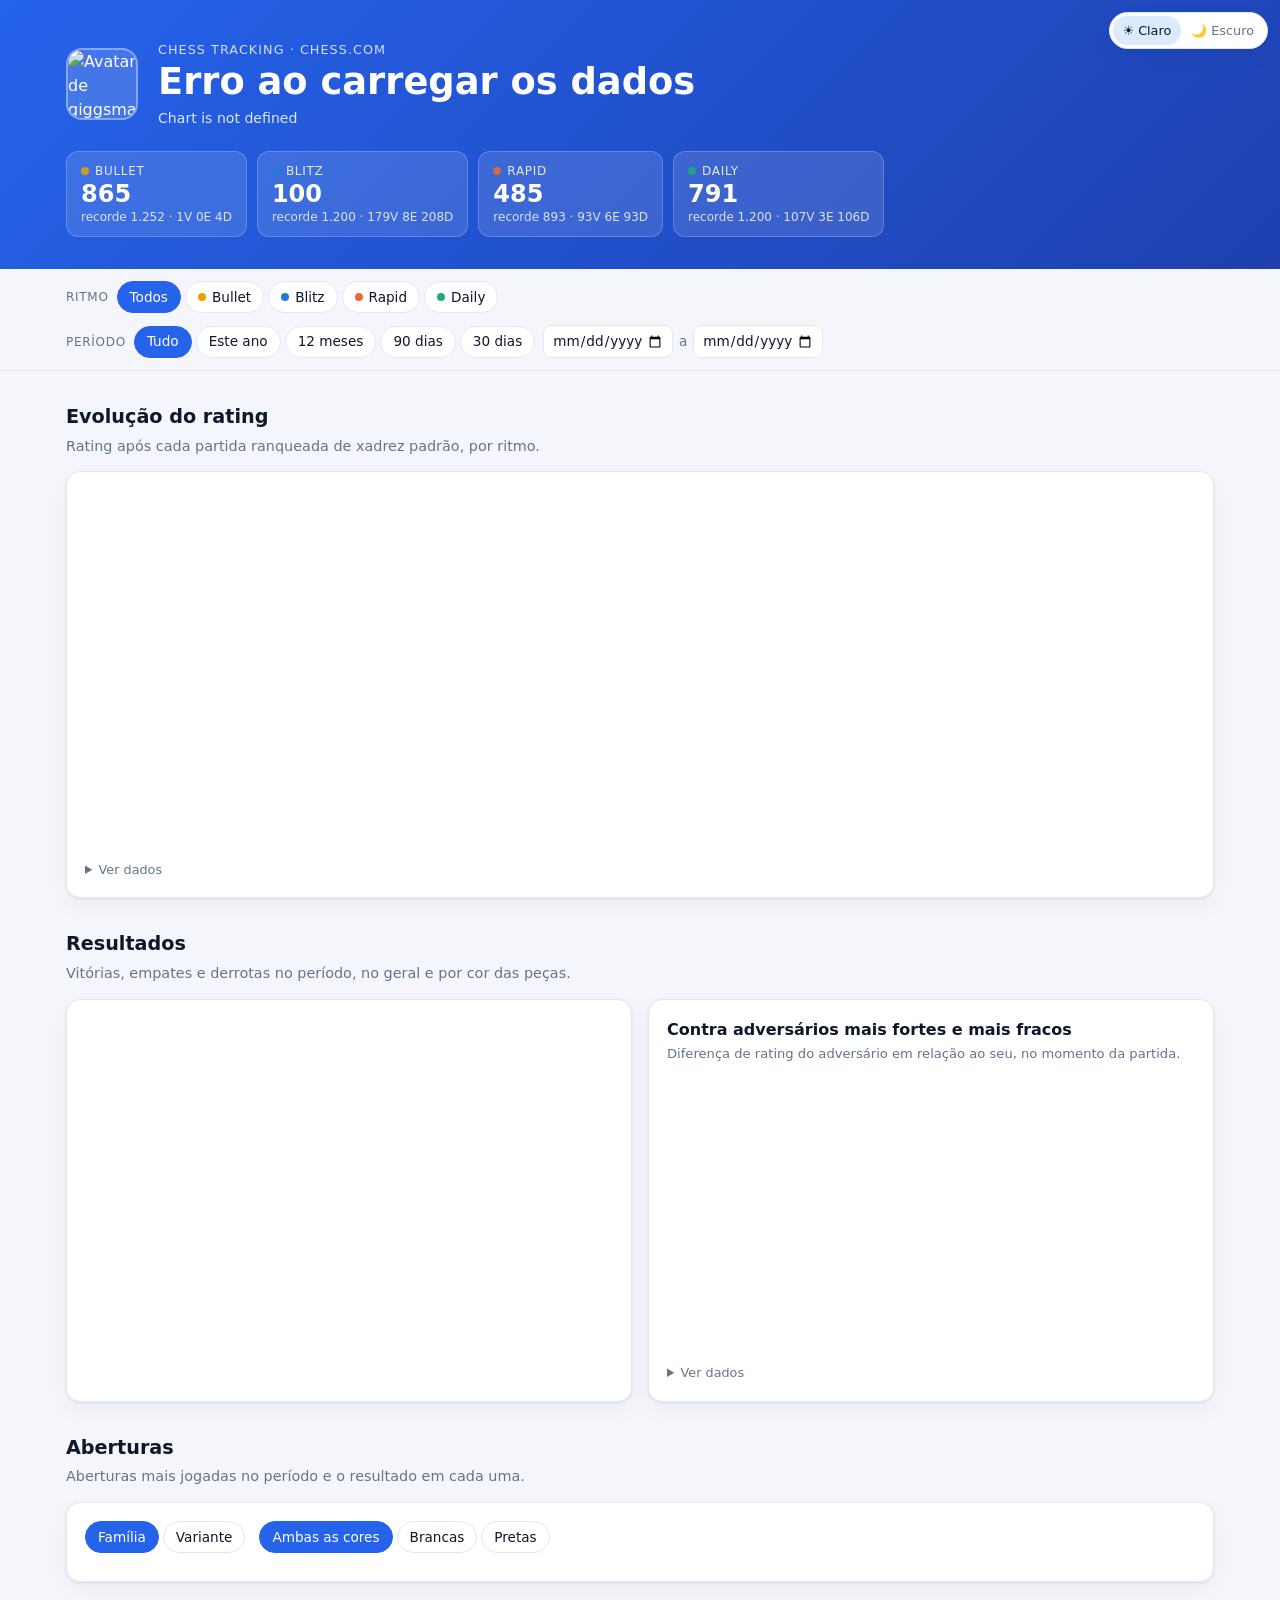
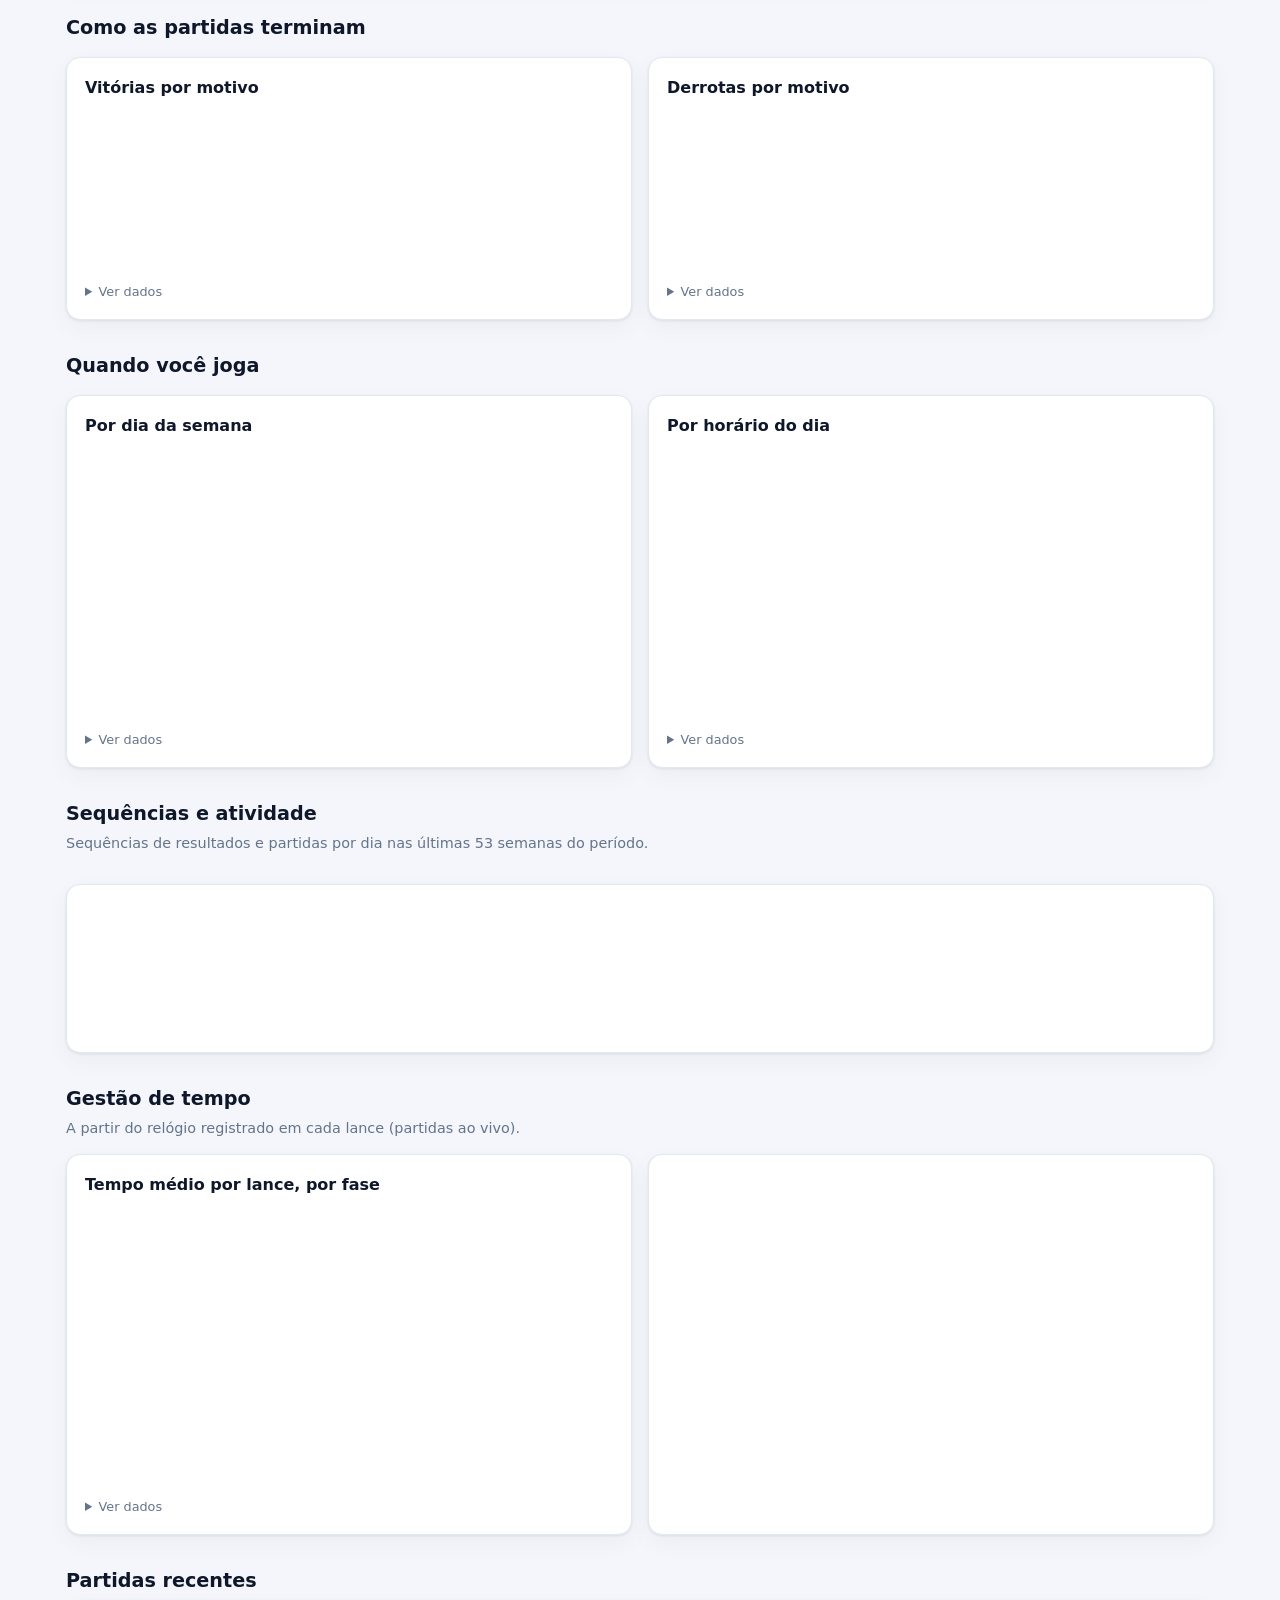
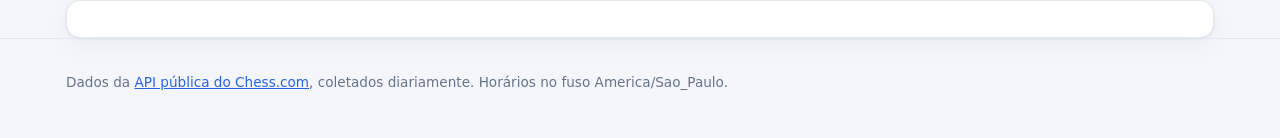
==== docs/index.html @ 4f94b20e "Estrutura inicial: coleta, tratamento, publicacao, pagina e workflow diario Co-Authored-By: Claude O" ====
<!DOCTYPE html>
<html lang="pt-BR">
<head>
  <meta charset="UTF-8" />
  <meta name="viewport" content="width=device-width, initial-scale=1.0" />
  <title>Chess Tracking — gfvdata-web</title>
  <meta name="description" content="Histórico e estatísticas de partidas no Chess.com, atualizado diariamente." />
  <link rel="stylesheet" href="css/estilo.css" />
  <script>try{var t=localStorage.getItem("tema");if(t==="dark"||t==="light")document.documentElement.setAttribute("data-theme",t);}catch(e){}</script>
  <script data-goatcounter="https://gfvdata.goatcounter.com/count" async src="//gc.zgo.at/count.js"></script>
</head>
<body>
  <div class="tema-switch" id="tema-switch" role="group" aria-label="Tema da página">
    <button type="button" class="tema-switch__btn" data-tema="light" aria-pressed="false">
      <span aria-hidden="true">☀️</span><span class="tema-switch__label">Claro</span>
    </button>
    <button type="button" class="tema-switch__btn" data-tema="dark" aria-pressed="false">
      <span aria-hidden="true">🌙</span><span class="tema-switch__label">Escuro</span>
    </button>
  </div>

  <header class="cabecalho">
    <div class="conteiner">
      <div class="cabecalho__linha">
        <img class="avatar" id="avatar" alt="" hidden />
        <div>
          <p class="sobrelinha">Chess Tracking · Chess.com</p>
          <h1><a id="nome-usuario" href="#" target="_blank" rel="noopener">Carregando…</a></h1>
          <p class="meta-info" id="meta-gerado"></p>
        </div>
      </div>
      <div class="ratings" id="ratings"></div>
    </div>
  </header>

  <nav class="filtros" aria-label="Filtros">
    <div class="conteiner filtros__linha">
      <div class="filtro">
        <span class="filtro__rotulo">Ritmo</span>
        <div class="chips" id="filtro-ritmo"></div>
      </div>
      <div class="filtro">
        <span class="filtro__rotulo">Período</span>
        <div class="chips" id="filtro-periodo"></div>
        <div class="datas">
          <input type="date" id="data-de" aria-label="Data inicial" />
          <span>a</span>
          <input type="date" id="data-ate" aria-label="Data final" />
        </div>
      </div>
      <span class="resumo-filtro" id="resumo-filtro"></span>
    </div>
  </nav>

  <main class="conteiner">
    <section class="kpis" id="kpis" aria-label="Resumo"></section>

    <section class="secao">
      <h2 class="titulo-secao">Evolução do rating</h2>
      <p class="descricao-secao">Rating após cada partida ranqueada de xadrez padrão, por ritmo.</p>
      <div class="card">
        <div class="area-grafico area-grafico--alta"><canvas id="g-rating"></canvas></div>
        <details class="dados" id="t-rating"><summary>Ver dados</summary></details>
      </div>
    </section>

    <section class="secao">
      <h2 class="titulo-secao">Resultados</h2>
      <p class="descricao-secao">Vitórias, empates e derrotas no período, no geral e por cor das peças.</p>
      <div class="grade">
        <div class="card" id="card-cor"></div>
        <div class="card">
          <h3>Contra adversários mais fortes e mais fracos</h3>
          <p class="nota">Diferença de rating do adversário em relação ao seu, no momento da partida.</p>
          <div class="area-grafico"><canvas id="g-forca"></canvas></div>
          <details class="dados" id="t-forca"><summary>Ver dados</summary></details>
        </div>
      </div>
    </section>

    <section class="secao">
      <h2 class="titulo-secao">Aberturas</h2>
      <p class="descricao-secao">Aberturas mais jogadas no período e o resultado em cada uma.</p>
      <div class="card">
        <div class="controles-card">
          <div class="chips" id="aberturas-nivel"></div>
          <div class="chips" id="aberturas-cor"></div>
        </div>
        <div class="tabela-wrap" id="tabela-aberturas"></div>
      </div>
    </section>

    <section class="secao">
      <h2 class="titulo-secao">Como as partidas terminam</h2>
      <p class="descricao-secao" id="desc-empates"></p>
      <div class="grade">
        <div class="card">
          <h3>Vitórias por motivo</h3>
          <div class="area-grafico area-grafico--baixa"><canvas id="g-fim-vit"></canvas></div>
          <details class="dados" id="t-fim-vit"><summary>Ver dados</summary></details>
        </div>
        <div class="card">
          <h3>Derrotas por motivo</h3>
          <div class="area-grafico area-grafico--baixa"><canvas id="g-fim-der"></canvas></div>
          <details class="dados" id="t-fim-der"><summary>Ver dados</summary></details>
        </div>
      </div>
    </section>

    <section class="secao">
      <h2 class="titulo-secao">Quando você joga</h2>
      <p class="descricao-secao" id="desc-quando"></p>
      <div class="grade">
        <div class="card">
          <h3>Por dia da semana</h3>
          <div class="area-grafico"><canvas id="g-dia"></canvas></div>
          <details class="dados" id="t-dia"><summary>Ver dados</summary></details>
        </div>
        <div class="card">
          <h3>Por horário do dia</h3>
          <div class="area-grafico"><canvas id="g-hora"></canvas></div>
          <details class="dados" id="t-hora"><summary>Ver dados</summary></details>
        </div>
      </div>
    </section>

    <section class="secao">
      <h2 class="titulo-secao">Sequências e atividade</h2>
      <p class="descricao-secao">Sequências de resultados e partidas por dia nas últimas 53 semanas do período.</p>
      <div class="kpis" id="sequencias"></div>
      <div class="card" style="margin-top:16px">
        <div class="heatmap-wrap"><div class="heatmap" id="heatmap"></div></div>
        <div class="heatmap-legenda" id="heatmap-legenda"></div>
      </div>
    </section>

    <section class="secao">
      <h2 class="titulo-secao">Gestão de tempo</h2>
      <p class="descricao-secao" id="desc-tempo">A partir do relógio registrado em cada lance (partidas ao vivo).</p>
      <div class="grade">
        <div class="card">
          <h3>Tempo médio por lance, por fase</h3>
          <p class="nota" id="nota-tempo"></p>
          <div class="area-grafico"><canvas id="g-tempo"></canvas></div>
          <details class="dados" id="t-tempo"><summary>Ver dados</summary></details>
        </div>
        <div class="card" id="card-apuro"></div>
      </div>
    </section>

    <section class="secao">
      <h2 class="titulo-secao">Partidas recentes</h2>
      <div class="card">
        <div class="tabela-wrap" id="tabela-recentes"></div>
        <button type="button" class="botao" id="mais-recentes" hidden>Mostrar mais</button>
      </div>
    </section>
  </main>

  <footer class="rodape">
    <div class="conteiner">
      <p>Dados da <a href="https://www.chess.com/news/view/published-data-api" target="_blank" rel="noopener">API pública do Chess.com</a>,
        coletados diariamente. Horários no fuso <span id="fuso"></span>.</p>
    </div>
  </footer>

  <div class="dica" id="dica" role="tooltip"></div>

  <script src="https://cdn.jsdelivr.net/npm/chart.js@4.4.3/dist/chart.umd.min.js"></script>
  <script src="js/app.js"></script>
</body>
</html>
---- docs/css/estilo.css ----
/* ===== Chess Tracking — gfvdata-web =====
   Mesma família visual dos painéis gfvdata-web (tokens, cabeçalho, switch de tema).
   Cores de série validadas (dataviz/validate_palette) contra --superficie nos dois modos. */
:root {
  --bg: #f4f6fb;
  --superficie: #ffffff;
  --superficie-2: #f1f5f9;
  --borda: #e2e8f0;
  --texto: #0f172a;
  --texto-suave: #64748b;
  --acento: #2563eb;
  --acento-suave: #dbeafe;
  --sombra: 0 1px 3px rgba(15, 23, 42, .08), 0 8px 24px rgba(15, 23, 42, .04);
  --raio: 14px;
  --cabecalho-de: #2563eb;
  --cabecalho-para: #1e40af;

  /* Resultado (significado fixo: bom / neutro / ruim) — sempre com rótulo */
  --vitoria: #059669;
  --empate: #94a3b8;
  --derrota: #dc2626;

  /* Ritmos — identidade, ordem fixa */
  --blitz: #2a78d6;
  --rapid: #eb6834;
  --daily: #1baf7a;
  --bullet: #eda100;

  /* Heatmap — rampa sequencial azul (0 = superfície) */
  --heat-0: #eef2f7;
  --heat-1: #b7d3f6;
  --heat-2: #6da7ec;
  --heat-3: #2a78d6;
  --heat-4: #1c5cab;
  --heat-5: #0d366b;
}

@media (prefers-color-scheme: dark) {
  :root:not([data-theme="light"]) {
    --bg: #0b1120;
    --superficie: #131c31;
    --superficie-2: #1a2540;
    --borda: #24304a;
    --texto: #e8edf7;
    --texto-suave: #93a1bd;
    --acento: #60a5fa;
    --acento-suave: #1e3a5f;
    --sombra: 0 1px 3px rgba(0, 0, 0, .3), 0 8px 24px rgba(0, 0, 0, .25);
    --cabecalho-de: #16213a;
    --cabecalho-para: #0b1120;
    --vitoria: #10b981;
    --empate: #64748b;
    --derrota: #ef4444;
    --blitz: #3987e5;
    --rapid: #d95926;
    --daily: #199e70;
    --bullet: #c98500;
    --heat-0: #1a2540;
    --heat-1: #184f95;
    --heat-2: #256abf;
    --heat-3: #3987e5;
    --heat-4: #6da7ec;
    --heat-5: #b7d3f6;
  }
}

:root[data-theme="dark"] {
  --bg: #0b1120;
  --superficie: #131c31;
  --superficie-2: #1a2540;
  --borda: #24304a;
  --texto: #e8edf7;
  --texto-suave: #93a1bd;
  --acento: #60a5fa;
  --acento-suave: #1e3a5f;
  --sombra: 0 1px 3px rgba(0, 0, 0, .3), 0 8px 24px rgba(0, 0, 0, .25);
  --cabecalho-de: #16213a;
  --cabecalho-para: #0b1120;
  --vitoria: #10b981;
  --empate: #64748b;
  --derrota: #ef4444;
  --blitz: #3987e5;
  --rapid: #d95926;
  --daily: #199e70;
  --bullet: #c98500;
  --heat-0: #1a2540;
  --heat-1: #184f95;
  --heat-2: #256abf;
  --heat-3: #3987e5;
  --heat-4: #6da7ec;
  --heat-5: #b7d3f6;
}

* { box-sizing: border-box; }

body {
  margin: 0;
  font-family: system-ui, -apple-system, "Segoe UI", Roboto, Helvetica, Arial, sans-serif;
  background: var(--bg);
  color: var(--texto);
  line-height: 1.5;
}

a { color: var(--acento); }

.conteiner { width: 100%; max-width: 1180px; margin: 0 auto; padding: 0 16px; }

/* ---------- Cabeçalho ---------- */
.cabecalho {
  background: linear-gradient(135deg, var(--cabecalho-de), var(--cabecalho-para));
  color: #fff;
  padding: 40px 0 32px;
}
.cabecalho__linha { display: flex; gap: 20px; align-items: center; flex-wrap: wrap; }
.avatar {
  width: 72px; height: 72px; border-radius: 16px; object-fit: cover;
  border: 2px solid rgba(255, 255, 255, .35); background: rgba(255, 255, 255, .15);
}
.sobrelinha { margin: 0; font-size: .8rem; letter-spacing: .08em; text-transform: uppercase; opacity: .8; }
.cabecalho h1 { margin: 2px 0 4px; font-size: clamp(1.6rem, 4vw, 2.3rem); line-height: 1.15; }
.cabecalho h1 a { color: inherit; text-decoration: none; }
.cabecalho h1 a:hover { text-decoration: underline; }
.meta-info { margin: 0; font-size: .88rem; opacity: .85; }

.ratings { display: flex; gap: 10px; flex-wrap: wrap; margin-top: 22px; }
.rating-card {
  background: rgba(255, 255, 255, .12); border: 1px solid rgba(255, 255, 255, .2);
  border-radius: 12px; padding: 10px 14px; min-width: 120px;
}
.rating-card__ritmo { font-size: .75rem; text-transform: uppercase; letter-spacing: .06em; opacity: .85; display: flex; align-items: center; gap: 6px; }
.rating-card__valor { font-size: 1.5rem; font-weight: 700; line-height: 1.2; }
.rating-card__extra { font-size: .75rem; opacity: .8; }
.ponto { width: 8px; height: 8px; border-radius: 50%; display: inline-block; flex: none; }

/* ---------- Switch de tema ---------- */
.tema-switch {
  position: absolute; top: 12px; right: 12px; z-index: 50;
  display: flex; background: var(--superficie); border: 1px solid var(--borda);
  border-radius: 999px; padding: 3px; box-shadow: var(--sombra);
}
.tema-switch__btn {
  border: 0; background: transparent; color: var(--texto-suave); cursor: pointer;
  padding: 5px 10px; border-radius: 999px; font: inherit; font-size: .8rem;
  display: flex; gap: 4px; align-items: center;
}
.tema-switch__btn[aria-pressed="true"] { background: var(--acento-suave); color: var(--texto); }
@media (max-width: 560px) { .tema-switch__label { display: none; } }

/* ---------- Filtros ---------- */
.filtros {
  position: sticky; top: 0; z-index: 40;
  background: color-mix(in srgb, var(--bg) 88%, transparent);
  backdrop-filter: blur(8px);
  border-bottom: 1px solid var(--borda);
  padding: 12px 0;
}
.filtros__linha { display: flex; gap: 12px 20px; flex-wrap: wrap; align-items: center; }
.filtro { display: flex; gap: 8px; align-items: center; flex-wrap: wrap; }
.filtro__rotulo { font-size: .75rem; color: var(--texto-suave); text-transform: uppercase; letter-spacing: .06em; }
.chips { display: flex; gap: 4px; flex-wrap: wrap; }
.chip {
  border: 1px solid var(--borda); background: var(--superficie); color: var(--texto);
  border-radius: 999px; padding: 4px 12px; font: inherit; font-size: .85rem; cursor: pointer;
  display: inline-flex; gap: 6px; align-items: center; min-height: 32px;
}
.chip:hover { border-color: var(--acento); }
.chip[aria-pressed="true"] { background: var(--acento); border-color: var(--acento); color: #fff; }
.chip:focus-visible, .tema-switch__btn:focus-visible, .botao:focus-visible { outline: 2px solid var(--acento); outline-offset: 2px; }
.datas { display: flex; gap: 6px; align-items: center; font-size: .85rem; color: var(--texto-suave); }
.datas input {
  font: inherit; font-size: .85rem; padding: 4px 8px; border-radius: 8px; min-height: 32px;
  border: 1px solid var(--borda); background: var(--superficie); color: var(--texto);
  color-scheme: light dark;
}
.resumo-filtro { font-size: .82rem; color: var(--texto-suave); margin-left: auto; }

/* ---------- Seções e cards ---------- */
main { padding: 24px 16px 48px; }
.secao { margin-top: 32px; }
.titulo-secao { font-size: 1.2rem; margin: 0 0 4px; }
.descricao-secao { margin: 0 0 14px; color: var(--texto-suave); font-size: .9rem; }

.grade { display: grid; gap: 16px; grid-template-columns: repeat(2, minmax(0, 1fr)); }
.grade--3 { grid-template-columns: repeat(3, minmax(0, 1fr)); }
@media (max-width: 900px) { .grade, .grade--3 { grid-template-columns: minmax(0, 1fr); } }

.card {
  background: var(--superficie); border: 1px solid var(--borda); border-radius: var(--raio);
  box-shadow: var(--sombra); padding: 18px; min-width: 0;
}
.card h3 { margin: 0 0 2px; font-size: 1rem; }
.card .nota { margin: 0 0 10px; color: var(--texto-suave); font-size: .82rem; }
.area-grafico { position: relative; height: 280px; }
.area-grafico--alta { height: 360px; }
.area-grafico--baixa { height: 170px; }
.vazio { color: var(--texto-suave); font-size: .9rem; padding: 24px 0; text-align: center; }

/* KPIs */
.kpis { display: grid; gap: 12px; grid-template-columns: repeat(auto-fit, minmax(150px, 1fr)); }
.kpi { background: var(--superficie); border: 1px solid var(--borda); border-radius: var(--raio); padding: 14px 16px; box-shadow: var(--sombra); }
.kpi__rotulo { font-size: .78rem; color: var(--texto-suave); display: flex; gap: 6px; align-items: center; }
.kpi__valor { font-size: 1.7rem; font-weight: 700; line-height: 1.2; margin-top: 2px; }
.kpi__extra { font-size: .8rem; color: var(--texto-suave); }

/* Barra V/E/D */
.barra-ved { display: flex; height: 12px; border-radius: 6px; overflow: hidden; gap: 2px; background: var(--superficie); min-width: 80px; }
.barra-ved span { display: block; height: 100%; }
.barra-ved--grande { height: 18px; border-radius: 9px; margin: 8px 0 6px; }
.legenda { display: flex; gap: 14px; flex-wrap: wrap; font-size: .82rem; color: var(--texto-suave); }
.legenda__item { display: inline-flex; gap: 6px; align-items: center; }
.quad { width: 10px; height: 10px; border-radius: 3px; display: inline-block; flex: none; }

/* Tabelas */
.tabela-wrap { overflow-x: auto; -webkit-overflow-scrolling: touch; }
table { width: 100%; border-collapse: collapse; font-size: .86rem; }
th, td { text-align: left; padding: 8px 10px; border-bottom: 1px solid var(--borda); white-space: nowrap; }
th { color: var(--texto-suave); font-weight: 600; font-size: .76rem; text-transform: uppercase; letter-spacing: .04em; }
td.num, th.num { text-align: right; font-variant-numeric: tabular-nums; }
tbody tr:hover { background: var(--superficie-2); }
td.abertura-nome { white-space: normal; min-width: 180px; }

.badge { display: inline-flex; gap: 5px; align-items: center; font-weight: 600; font-size: .8rem; }
.badge::before { content: ""; width: 8px; height: 8px; border-radius: 50%; background: currentColor; }
.badge--vitoria { color: var(--vitoria); }
.badge--derrota { color: var(--derrota); }
.badge--empate { color: var(--texto-suave); }
.peca { display: inline-block; width: 12px; height: 12px; border-radius: 3px; border: 1px solid var(--texto-suave); vertical-align: -1px; margin-right: 4px; }
.peca--brancas { background: #fff; }
.peca--pretas { background: #1e293b; }

details.dados { margin-top: 10px; font-size: .85rem; }
details.dados summary { cursor: pointer; color: var(--texto-suave); font-size: .8rem; }
details.dados table { margin-top: 6px; }

.controles-card { display: flex; gap: 8px 14px; flex-wrap: wrap; align-items: center; margin-bottom: 10px; }
.botao {
  border: 1px solid var(--borda); background: var(--superficie); color: var(--texto); cursor: pointer;
  border-radius: 10px; padding: 8px 14px; font: inherit; font-size: .88rem; margin-top: 12px;
}
.botao:hover { border-color: var(--acento); }

/* Heatmap */
.heatmap-wrap { overflow-x: auto; padding-bottom: 4px; }
.heatmap { display: grid; grid-auto-flow: column; grid-template-rows: 14px repeat(7, 12px); gap: 3px; width: max-content; font-size: .68rem; color: var(--texto-suave); }
.heatmap__mes { grid-row: 1; white-space: nowrap; line-height: 14px; }
.heatmap__dia-rotulo { line-height: 12px; padding-right: 4px; }
.cel { width: 12px; height: 12px; border-radius: 3px; background: var(--heat-0); }
.cel[data-n="1"] { background: var(--heat-1); }
.cel[data-n="2"] { background: var(--heat-2); }
.cel[data-n="3"] { background: var(--heat-3); }
.cel[data-n="4"] { background: var(--heat-4); }
.cel[data-n="5"] { background: var(--heat-5); }
.cel--fora { background: transparent; }
.cel:not(.cel--fora):hover { outline: 2px solid var(--texto); outline-offset: 1px; }
.heatmap-legenda { display: flex; gap: 3px; align-items: center; font-size: .75rem; color: var(--texto-suave); margin-top: 8px; }

.dica {
  position: fixed; z-index: 60; pointer-events: none; background: var(--texto); color: var(--superficie);
  font-size: .78rem; padding: 6px 9px; border-radius: 8px; max-width: 240px; opacity: 0; transition: opacity .1s;
}
.dica.visivel { opacity: 1; }

.rodape { border-top: 1px solid var(--borda); padding: 20px 0 32px; color: var(--texto-suave); font-size: .85rem; }

@media (max-width: 560px) {
  .cabecalho { padding-top: 56px; }
  .ratings { display: grid; grid-template-columns: 1fr 1fr; }
  .rating-card { min-width: 0; }
  .filtros { position: static; }
  .resumo-filtro { margin-left: 0; width: 100%; }
  .area-grafico { height: 240px; }
}
@media (prefers-reduced-motion: reduce) { * { transition: none !important; animation: none !important; } }
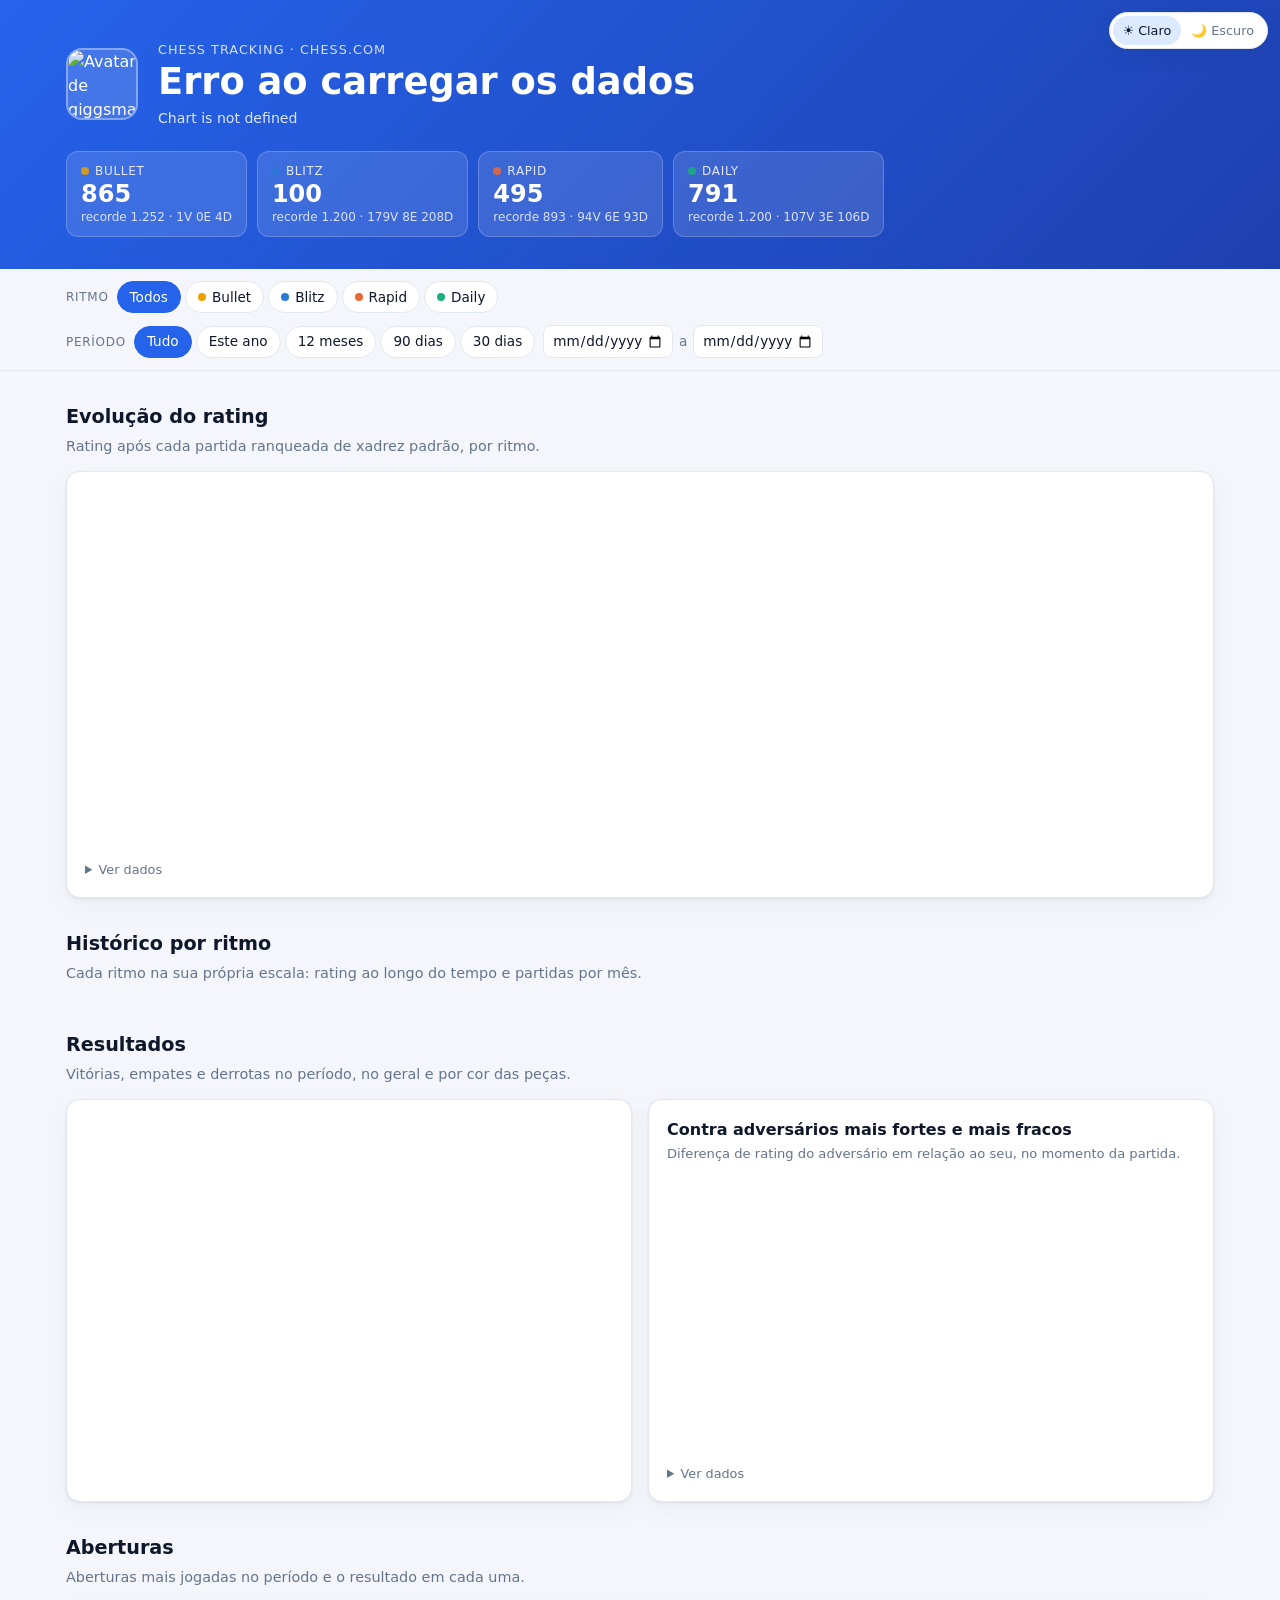
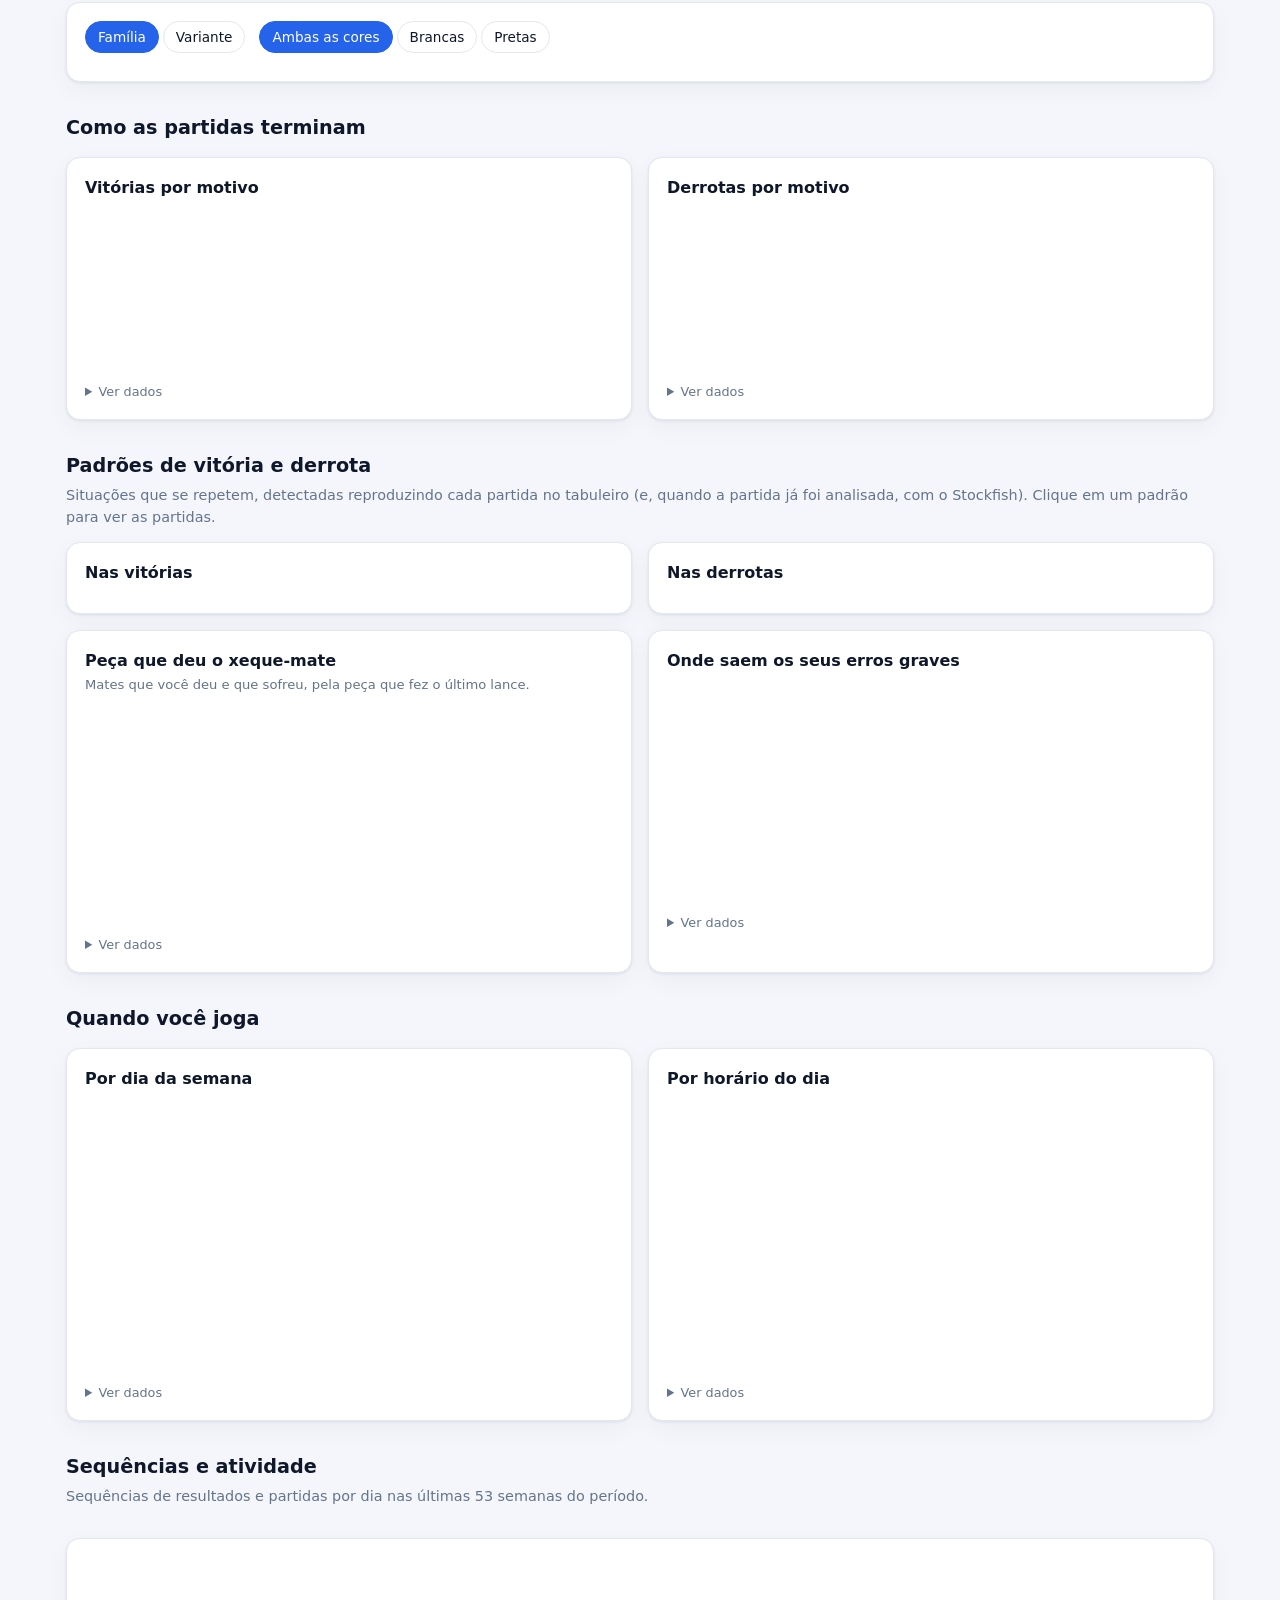
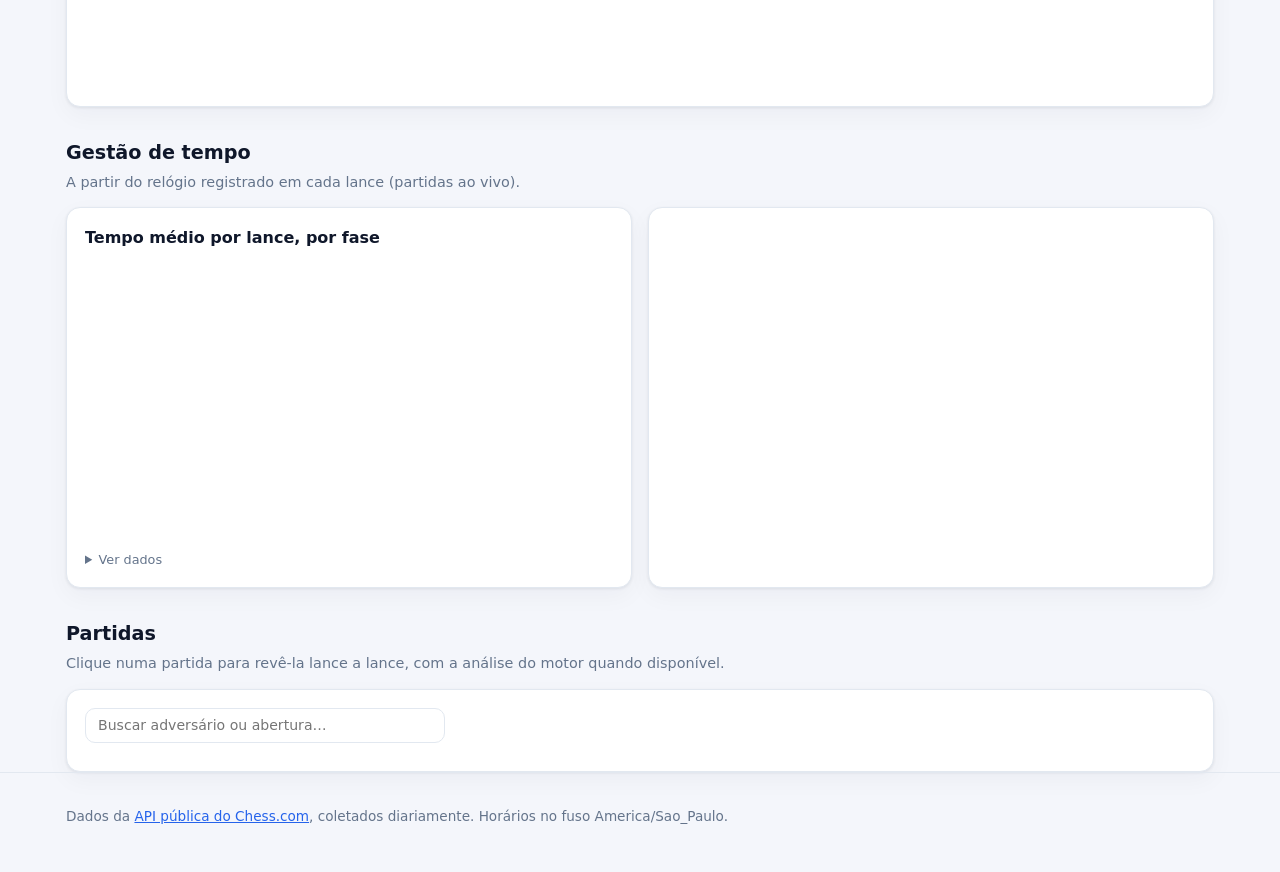
==== commit c41b60c1: "Pagina: visualizador lance a lance, padroes de vitoria/derrota e historico por ritmo - js/visualizad" ====
--- a/docs/index.html
+++ b/docs/index.html
@@ -65,6 +65,12 @@
     </section>
 
     <section class="secao">
+      <h2 class="titulo-secao">Histórico por ritmo</h2>
+      <p class="descricao-secao">Cada ritmo na sua própria escala: rating ao longo do tempo e partidas por mês.</p>
+      <div class="grade" id="multiplos"></div>
+    </section>
+
+    <section class="secao">
       <h2 class="titulo-secao">Resultados</h2>
       <p class="descricao-secao">Vitórias, empates e derrotas no período, no geral e por cor das peças.</p>
       <div class="grade">
@@ -108,6 +114,30 @@
     </section>
 
     <section class="secao">
+      <h2 class="titulo-secao">Padrões de vitória e derrota</h2>
+      <p class="descricao-secao">Situações que se repetem, detectadas reproduzindo cada partida no tabuleiro
+        (e, quando a partida já foi analisada, com o Stockfish). Clique em um padrão para ver as partidas.</p>
+      <div class="grade">
+        <div class="card"><h3>Nas vitórias</h3><p class="nota" id="nota-pad-vit"></p><div id="padroes-vitoria"></div></div>
+        <div class="card"><h3>Nas derrotas</h3><p class="nota" id="nota-pad-der"></p><div id="padroes-derrota"></div></div>
+      </div>
+      <div class="grade" style="margin-top:16px">
+        <div class="card">
+          <h3>Peça que deu o xeque-mate</h3>
+          <p class="nota">Mates que você deu e que sofreu, pela peça que fez o último lance.</p>
+          <div class="area-grafico area-grafico--media"><canvas id="g-mate-peca"></canvas></div>
+          <details class="dados" id="t-mate-peca"><summary>Ver dados</summary></details>
+        </div>
+        <div class="card">
+          <h3>Onde saem os seus erros graves</h3>
+          <p class="nota" id="nota-erros"></p>
+          <div class="area-grafico area-grafico--media"><canvas id="g-erros"></canvas></div>
+          <details class="dados" id="t-erros"><summary>Ver dados</summary></details>
+        </div>
+      </div>
+    </section>
+
+    <section class="secao">
       <h2 class="titulo-secao">Quando você joga</h2>
       <p class="descricao-secao" id="desc-quando"></p>
       <div class="grade">
@@ -148,9 +178,15 @@
       </div>
     </section>
 
-    <section class="secao">
-      <h2 class="titulo-secao">Partidas recentes</h2>
+    <section class="secao" id="secao-partidas">
+      <h2 class="titulo-secao">Partidas</h2>
+      <p class="descricao-secao">Clique numa partida para revê-la lance a lance, com a análise do motor quando disponível.</p>
       <div class="card">
+        <div class="controles-card">
+          <input type="search" class="busca" id="busca" placeholder="Buscar adversário ou abertura…" aria-label="Buscar adversário ou abertura" />
+          <div class="chips" id="filtro-resultado"></div>
+          <span id="filtro-padrao"></span>
+        </div>
         <div class="tabela-wrap" id="tabela-recentes"></div>
         <button type="button" class="botao" id="mais-recentes" hidden>Mostrar mais</button>
       </div>
@@ -164,9 +200,46 @@
     </div>
   </footer>
 
+  <dialog class="visualizador" id="visualizador" aria-labelledby="vis-titulo">
+    <div class="vis__topo">
+      <div>
+        <h2 class="vis__titulo" id="vis-titulo"></h2>
+        <p class="vis__sub" id="vis-sub"></p>
+      </div>
+      <div class="vis__acoes">
+        <a class="botao botao--peq" id="vis-link" target="_blank" rel="noopener">Abrir no Chess.com ↗</a>
+        <button type="button" class="botao botao--peq" id="vis-fechar" aria-label="Fechar">✕</button>
+      </div>
+    </div>
+    <div class="vis__corpo">
+      <div class="vis__esq">
+        <div class="vis__jogador" id="vis-jog-topo"></div>
+        <div class="vis__tabuleiro-linha">
+          <div class="vis__barra-aval" id="vis-barra" aria-hidden="true"><div class="vis__barra-brancas" id="vis-barra-b"></div><span id="vis-barra-txt"></span></div>
+          <div class="vis__tabuleiro"><div id="vis-tabuleiro"></div></div>
+        </div>
+        <div class="vis__jogador" id="vis-jog-base"></div>
+        <div class="vis__nav" role="group" aria-label="Navegação">
+          <button type="button" class="botao botao--peq" data-nav="inicio" aria-label="Início">⏮</button>
+          <button type="button" class="botao botao--peq" data-nav="ant" aria-label="Lance anterior">◀</button>
+          <button type="button" class="botao botao--peq" data-nav="prox" aria-label="Próximo lance">▶</button>
+          <button type="button" class="botao botao--peq" data-nav="fim" aria-label="Fim">⏭</button>
+          <button type="button" class="botao botao--peq" data-nav="virar" aria-label="Virar tabuleiro">⇅</button>
+        </div>
+      </div>
+      <div class="vis__dir">
+        <div class="vis__comentario" id="vis-comentario" aria-live="polite"></div>
+        <div class="vis__lances" id="vis-lances"></div>
+        <div class="vis__resumo" id="vis-resumo"></div>
+      </div>
+    </div>
+    <div class="vis__grafico"><p class="nota" id="vis-nota-grafico"></p><div class="area-grafico area-grafico--baixa"><canvas id="g-vis"></canvas></div></div>
+  </dialog>
+
   <div class="dica" id="dica" role="tooltip"></div>
 
   <script src="https://cdn.jsdelivr.net/npm/chart.js@4.4.3/dist/chart.umd.min.js"></script>
+  <script src="js/visualizador.js"></script>
   <script src="js/app.js"></script>
 </body>
 </html>
--- a/docs/css/estilo.css
+++ b/docs/css/estilo.css
@@ -271,3 +271,90 @@
   .area-grafico { height: 240px; }
 }
 @media (prefers-reduced-motion: reduce) { * { transition: none !important; animation: none !important; } }
+
+/* ---------- Histórico por ritmo (small multiples) ---------- */
+.area-grafico--media { height: 220px; }
+.area-grafico--mini { height: 110px; margin-top: 8px; }
+.multiplo__topo { display: flex; justify-content: space-between; gap: 8px; align-items: baseline; flex-wrap: wrap; }
+.multiplo__topo h3 { display: flex; gap: 8px; align-items: center; }
+.multiplo__stats { font-size: .82rem; color: var(--texto-suave); }
+
+/* ---------- Padrões ---------- */
+.padrao {
+  display: grid; grid-template-columns: minmax(0, 1fr) auto; gap: 2px 12px; align-items: center;
+  width: 100%; text-align: left; font: inherit; color: inherit; cursor: pointer;
+  background: transparent; border: 0; border-bottom: 1px solid var(--borda); padding: 10px 4px;
+}
+.padrao:hover { background: var(--superficie-2); }
+.padrao:focus-visible { outline: 2px solid var(--acento); outline-offset: -2px; }
+.padrao__nome { font-weight: 600; font-size: .92rem; }
+.padrao__desc { font-size: .8rem; color: var(--texto-suave); grid-column: 1; }
+.padrao__n { grid-row: 1 / span 2; grid-column: 2; text-align: right; font-variant-numeric: tabular-nums; }
+.padrao__n strong { font-size: 1.1rem; display: block; line-height: 1.2; }
+.padrao__n span { font-size: .78rem; color: var(--texto-suave); }
+.padrao__barra { grid-column: 1 / -1; height: 4px; border-radius: 2px; background: var(--superficie-2); overflow: hidden; margin-top: 4px; }
+.padrao__barra span { display: block; height: 100%; border-radius: 2px; }
+.etiqueta-motor { font-size: .68rem; font-weight: 600; color: var(--acento); border: 1px solid currentColor; border-radius: 4px; padding: 0 4px; margin-left: 6px; vertical-align: 1px; }
+
+/* ---------- Explorador ---------- */
+.busca {
+  font: inherit; font-size: .88rem; padding: 6px 12px; border-radius: 10px; min-height: 34px; min-width: 220px; flex: 1 1 220px; max-width: 360px;
+  border: 1px solid var(--borda); background: var(--superficie); color: var(--texto);
+}
+.chip--padrao { background: var(--acento-suave); border-color: var(--acento); }
+tr.linha-partida { cursor: pointer; }
+tr.linha-partida:focus-visible { outline: 2px solid var(--acento); outline-offset: -2px; }
+.botao--peq { margin-top: 0; padding: 5px 10px; font-size: .85rem; text-decoration: none; display: inline-flex; align-items: center; min-height: 32px; }
+.icone-analise { color: var(--acento); font-size: .8rem; }
+
+/* ---------- Visualizador ---------- */
+.visualizador {
+  width: min(1100px, calc(100vw - 24px)); max-height: calc(100vh - 24px); padding: 0; border: 1px solid var(--borda);
+  border-radius: var(--raio); background: var(--superficie); color: var(--texto); box-shadow: var(--sombra);
+}
+.visualizador::backdrop { background: rgba(2, 6, 23, .6); }
+.vis__topo { display: flex; justify-content: space-between; gap: 12px; align-items: flex-start; padding: 14px 18px; border-bottom: 1px solid var(--borda); position: sticky; top: 0; background: var(--superficie); z-index: 5; }
+.vis__titulo { margin: 0; font-size: 1.05rem; }
+.vis__sub { margin: 2px 0 0; font-size: .82rem; color: var(--texto-suave); }
+.vis__acoes { display: flex; gap: 6px; flex: none; }
+.vis__corpo { display: grid; grid-template-columns: minmax(0, 1.15fr) minmax(0, 1fr); gap: 18px; padding: 16px 18px 8px; }
+.vis__esq { min-width: 0; }
+.vis__jogador { display: flex; justify-content: space-between; align-items: center; gap: 8px; font-size: .88rem; padding: 6px 2px; }
+.vis__jogador .relogio { font-variant-numeric: tabular-nums; background: var(--superficie-2); border-radius: 6px; padding: 2px 8px; font-weight: 600; }
+.vis__jogador .relogio--ativo { background: var(--acento-suave); }
+.vis__jogador .saldo { color: var(--texto-suave); font-size: .8rem; margin-left: 6px; }
+.vis__tabuleiro-linha { display: flex; gap: 8px; align-items: stretch; }
+.vis__tabuleiro { flex: 1; min-width: 0; }
+#vis-tabuleiro { width: 100%; aspect-ratio: 1; }
+#vis-tabuleiro .cg-wrap { width: 100%; height: 100%; }
+.vis__barra-aval { width: 16px; flex: none; border-radius: 4px; background: #334155; position: relative; overflow: hidden; }
+.vis__barra-brancas { position: absolute; left: 0; right: 0; bottom: 0; background: #f1f5f9; transition: height .25s; }
+.vis__barra-aval.invertida .vis__barra-brancas { bottom: auto; top: 0; }
+.vis__barra-aval span { position: absolute; left: 0; right: 0; bottom: 2px; font-size: .56rem; text-align: center; color: #0f172a; font-weight: 700; z-index: 1; }
+.vis__barra-aval[hidden] { display: none; }
+.vis__nav { display: flex; gap: 6px; justify-content: center; margin-top: 8px; }
+.vis__dir { display: flex; flex-direction: column; gap: 12px; min-width: 0; }
+.vis__comentario { background: var(--superficie-2); border-radius: 10px; padding: 10px 12px; font-size: .88rem; min-height: 64px; }
+.vis__comentario strong { display: block; margin-bottom: 2px; }
+.vis__lances { max-height: 330px; overflow-y: auto; border: 1px solid var(--borda); border-radius: 10px; display: grid; grid-template-columns: 38px 1fr 1fr; font-size: .88rem; align-content: start; }
+.vis__lances .num-lance { color: var(--texto-suave); padding: 4px 6px; background: var(--superficie-2); text-align: right; font-variant-numeric: tabular-nums; }
+.lance { border: 0; background: transparent; color: inherit; font: inherit; text-align: left; padding: 4px 8px; cursor: pointer; display: flex; gap: 4px; align-items: center; border-radius: 0; min-height: 28px; }
+.lance:hover { background: var(--superficie-2); }
+.lance--atual { background: var(--acento-suave) !important; font-weight: 600; }
+.lance__marca { font-weight: 700; font-size: .78rem; }
+.cl-imprecisao { color: #b7791f; }
+.cl-erro { color: #dd6b20; }
+.cl-erro_grave { color: var(--derrota); }
+.cl-melhor { color: var(--vitoria); }
+.vis__resumo { font-size: .84rem; }
+.vis__resumo table { font-size: .82rem; }
+.vis__resumo td, .vis__resumo th { padding: 4px 6px; }
+.vis__grafico { padding: 0 18px 16px; }
+.vis__grafico .nota { margin: 0 0 4px; color: var(--texto-suave); font-size: .8rem; }
+@media (max-width: 800px) {
+  .visualizador { width: 100vw; max-width: 100vw; max-height: 100vh; height: 100vh; border-radius: 0; margin: 0; }
+  .vis__corpo { grid-template-columns: minmax(0, 1fr); padding: 12px; }
+  .vis__lances { max-height: 200px; }
+  .vis__topo { padding: 10px 12px; }
+  .vis__grafico { padding: 0 12px 12px; }
+}
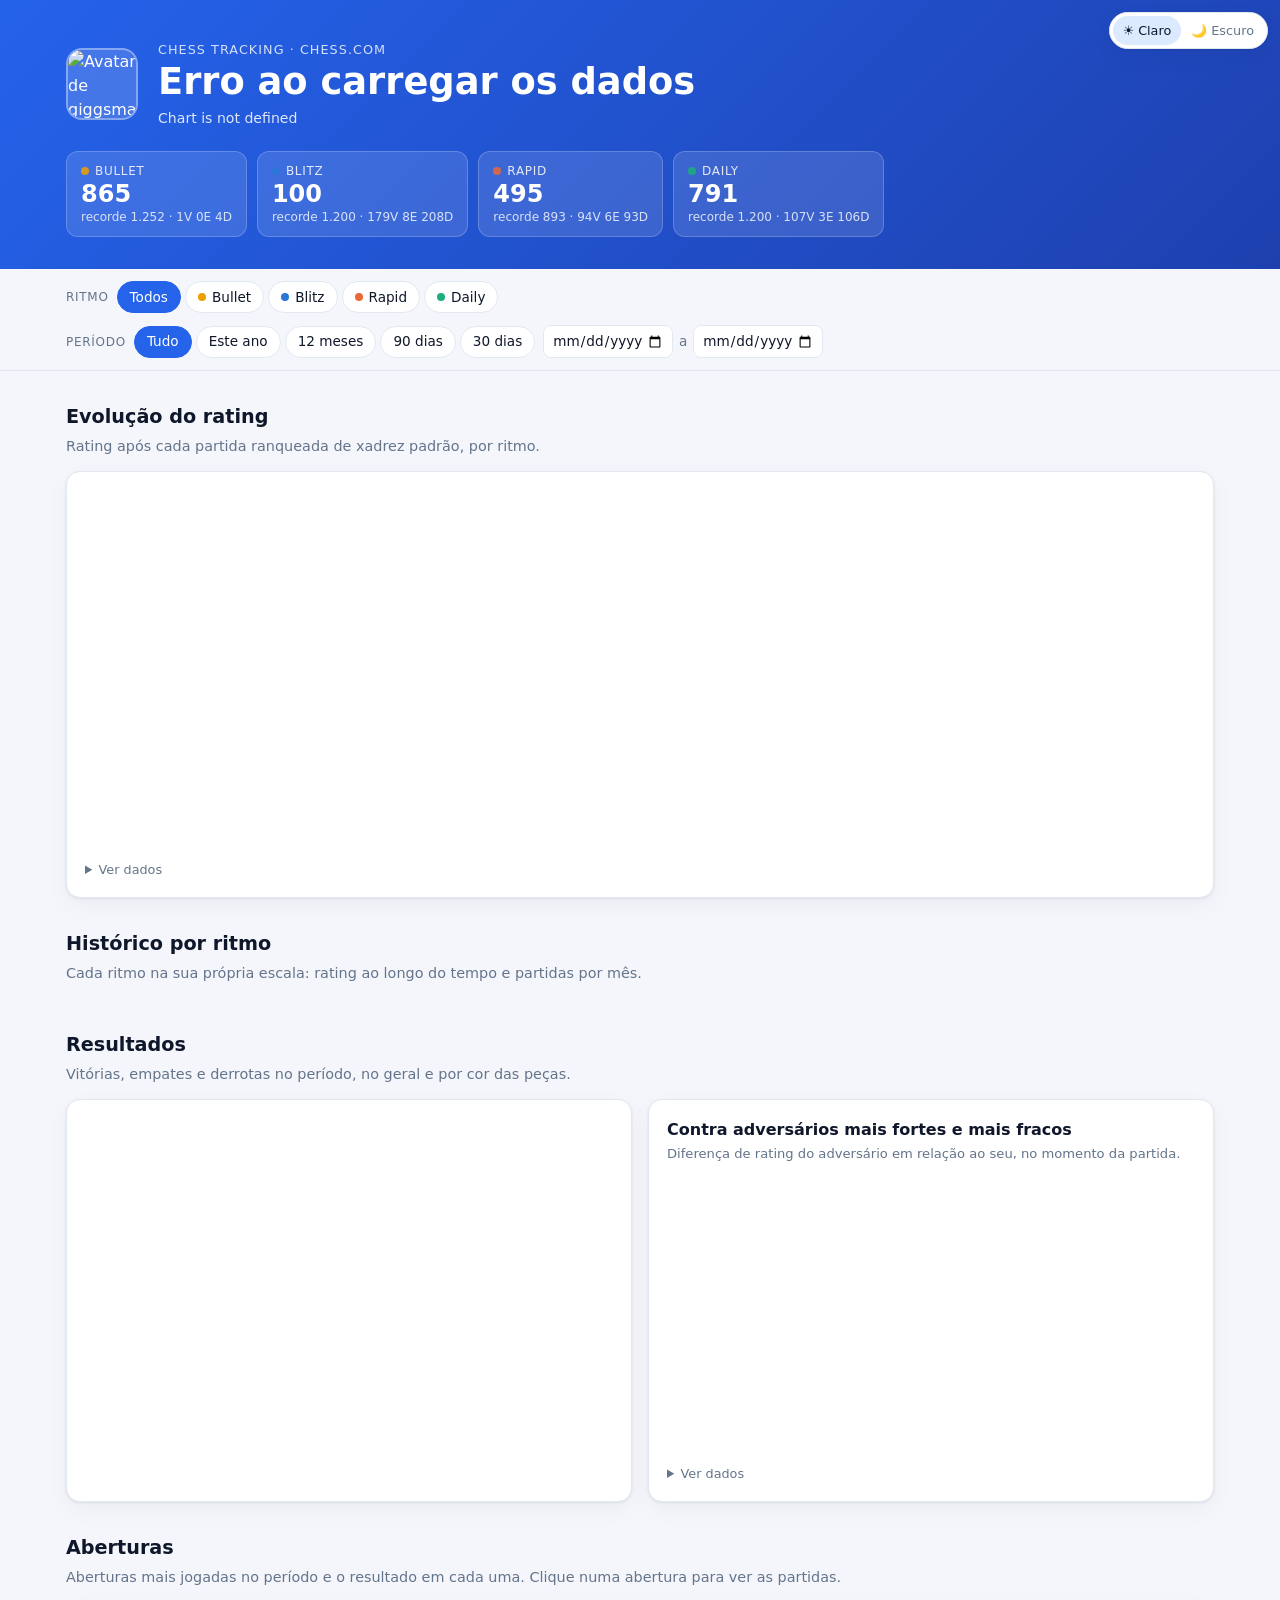
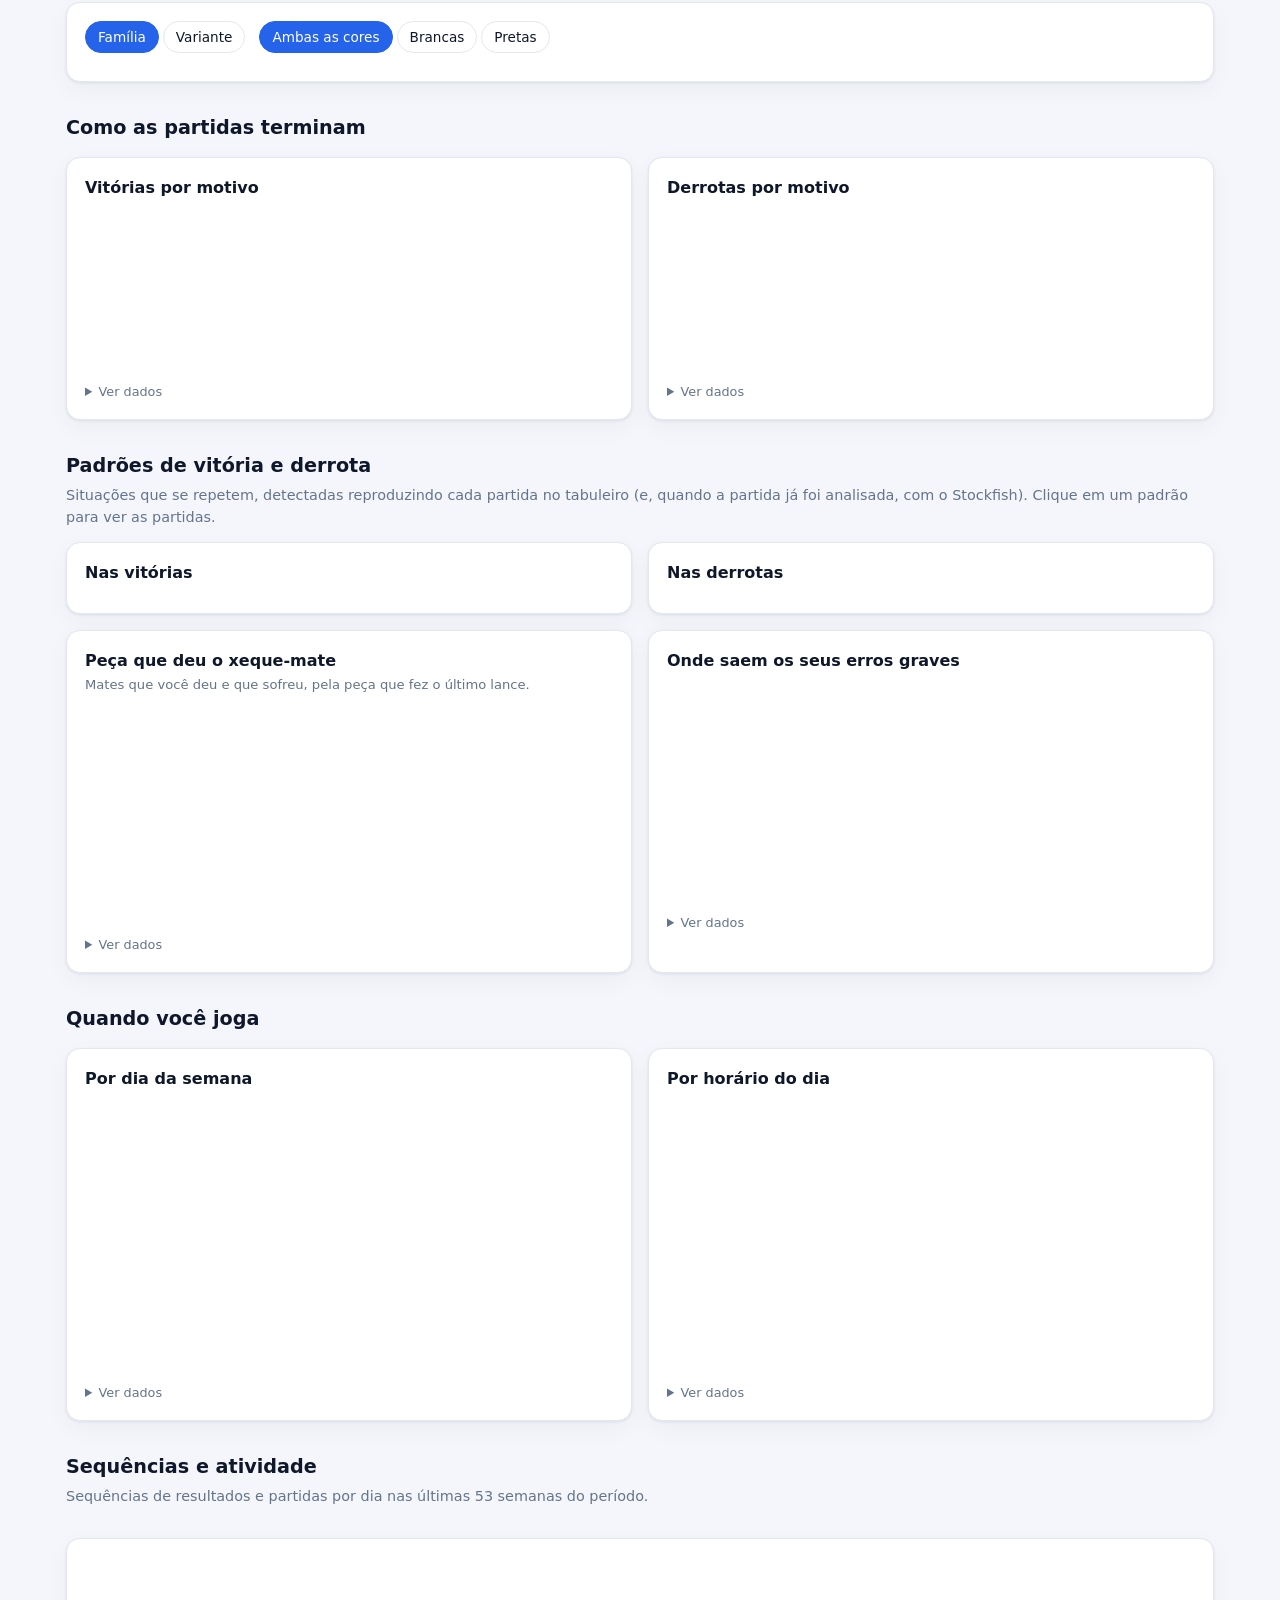
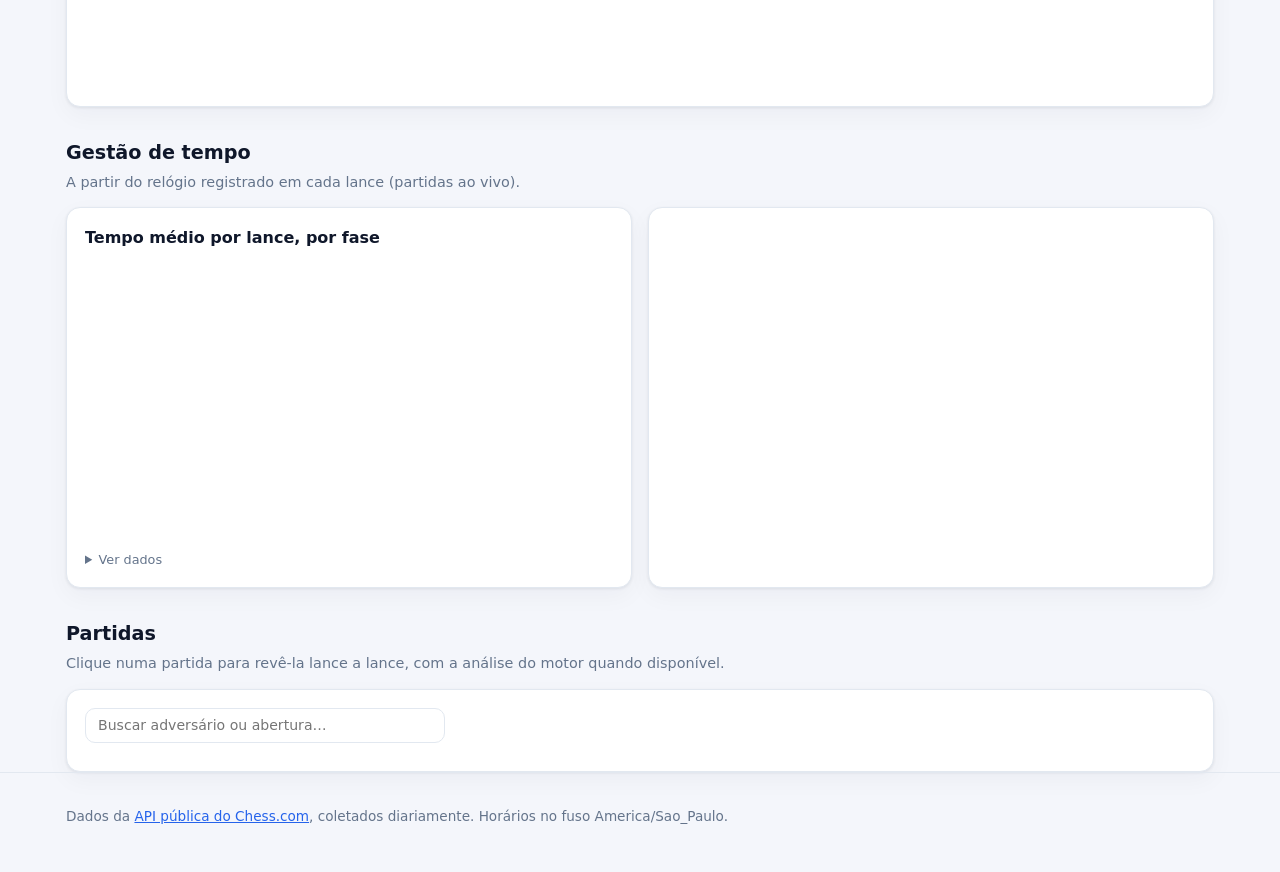
==== commit 73096472: "Melhorias: comentarios mais limpos, aberturas clicaveis, navegacao pelos erros - comentario nao repe" ====
--- a/docs/index.html
+++ b/docs/index.html
@@ -86,7 +86,7 @@
 
     <section class="secao">
       <h2 class="titulo-secao">Aberturas</h2>
-      <p class="descricao-secao">Aberturas mais jogadas no período e o resultado em cada uma.</p>
+      <p class="descricao-secao">Aberturas mais jogadas no período e o resultado em cada uma. Clique numa abertura para ver as partidas.</p>
       <div class="card">
         <div class="controles-card">
           <div class="chips" id="aberturas-nivel"></div>
@@ -200,7 +200,7 @@
     </div>
   </footer>
 
-  <dialog class="visualizador" id="visualizador" aria-labelledby="vis-titulo">
+  <dialog class="visualizador" id="visualizador" aria-labelledby="vis-titulo" tabindex="-1">
     <div class="vis__topo">
       <div>
         <h2 class="vis__titulo" id="vis-titulo"></h2>
@@ -226,6 +226,10 @@
           <button type="button" class="botao botao--peq" data-nav="fim" aria-label="Fim">⏭</button>
           <button type="button" class="botao botao--peq" data-nav="virar" aria-label="Virar tabuleiro">⇅</button>
         </div>
+        <div class="vis__nav" id="vis-nav-erros" role="group" aria-label="Seus erros" hidden>
+          <button type="button" class="botao botao--peq" data-nav="erro-ant">◀ Seu erro anterior</button>
+          <button type="button" class="botao botao--peq" data-nav="erro-prox">Seu próximo erro ▶</button>
+        </div>
       </div>
       <div class="vis__dir">
         <div class="vis__comentario" id="vis-comentario" aria-live="polite"></div>
--- a/docs/css/estilo.css
+++ b/docs/css/estilo.css
@@ -241,10 +241,11 @@
 
 /* Heatmap */
 .heatmap-wrap { overflow-x: auto; padding-bottom: 4px; }
-.heatmap { display: grid; grid-auto-flow: column; grid-template-rows: 14px repeat(7, 12px); gap: 3px; width: max-content; font-size: .68rem; color: var(--texto-suave); }
+.heatmap { --cel: 12px; display: grid; grid-auto-flow: column; grid-template-rows: 14px repeat(7, var(--cel)); gap: 3px; width: max-content; font-size: .68rem; color: var(--texto-suave); }
 .heatmap__mes { grid-row: 1; white-space: nowrap; line-height: 14px; }
-.heatmap__dia-rotulo { line-height: 12px; padding-right: 4px; }
-.cel { width: 12px; height: 12px; border-radius: 3px; background: var(--heat-0); }
+.heatmap__dia-rotulo { line-height: var(--cel); padding-right: 4px; }
+.cel { width: var(--cel, 12px); height: var(--cel, 12px); border-radius: 3px; background: var(--heat-0); }
+.heatmap-legenda .cel { width: 12px; height: 12px; }
 .cel[data-n="1"] { background: var(--heat-1); }
 .cel[data-n="2"] { background: var(--heat-2); }
 .cel[data-n="3"] { background: var(--heat-3); }
@@ -274,10 +275,12 @@
 
 /* ---------- Histórico por ritmo (small multiples) ---------- */
 .area-grafico--media { height: 220px; }
-.area-grafico--mini { height: 110px; margin-top: 8px; }
+.area-grafico--mini { height: 110px; }
 .multiplo__topo { display: flex; justify-content: space-between; gap: 8px; align-items: baseline; flex-wrap: wrap; }
 .multiplo__topo h3 { display: flex; gap: 8px; align-items: center; }
 .multiplo__stats { font-size: .82rem; color: var(--texto-suave); }
+.multiplo__rotulo { margin: 14px 0 0; padding-top: 10px; border-top: 1px solid var(--borda); font-size: .78rem; color: var(--texto-suave); }
+.area-grafico--mini { margin-top: 2px; }
 
 /* ---------- Padrões ---------- */
 .padrao {
@@ -326,13 +329,17 @@
 .vis__tabuleiro-linha { display: flex; gap: 8px; align-items: stretch; }
 .vis__tabuleiro { flex: 1; min-width: 0; }
 #vis-tabuleiro { width: 100%; aspect-ratio: 1; }
-#vis-tabuleiro .cg-wrap { width: 100%; height: 100%; }
+/* coordenadas dentro das casas (o padrão do chessground desloca as letras 24px para fora) */
+#vis-tabuleiro coords { font-size: 10px; font-weight: 600; opacity: .75; color: #7a5a33; }
+#vis-tabuleiro coords.files { left: 0; bottom: 0; height: auto; text-transform: none; text-align: right; }
+#vis-tabuleiro coords.files coord { padding-right: 3px; }
 .vis__barra-aval { width: 16px; flex: none; border-radius: 4px; background: #334155; position: relative; overflow: hidden; }
 .vis__barra-brancas { position: absolute; left: 0; right: 0; bottom: 0; background: #f1f5f9; transition: height .25s; }
 .vis__barra-aval.invertida .vis__barra-brancas { bottom: auto; top: 0; }
 .vis__barra-aval span { position: absolute; left: 0; right: 0; bottom: 2px; font-size: .56rem; text-align: center; color: #0f172a; font-weight: 700; z-index: 1; }
 .vis__barra-aval[hidden] { display: none; }
-.vis__nav { display: flex; gap: 6px; justify-content: center; margin-top: 8px; }
+.vis__nav { display: flex; gap: 6px; justify-content: center; margin-top: 8px; flex-wrap: wrap; }
+.vis__nav[hidden] { display: none; }
 .vis__dir { display: flex; flex-direction: column; gap: 12px; min-width: 0; }
 .vis__comentario { background: var(--superficie-2); border-radius: 10px; padding: 10px 12px; font-size: .88rem; min-height: 64px; }
 .vis__comentario strong { display: block; margin-bottom: 2px; }
@@ -355,6 +362,7 @@
   .visualizador { width: 100vw; max-width: 100vw; max-height: 100vh; height: 100vh; border-radius: 0; margin: 0; }
   .vis__corpo { grid-template-columns: minmax(0, 1fr); padding: 12px; }
   .vis__lances { max-height: 200px; }
-  .vis__topo { padding: 10px 12px; }
+  .vis__topo { padding: 10px 12px; flex-wrap: wrap; }
+  .vis__acoes { margin-left: auto; }
   .vis__grafico { padding: 0 12px 12px; }
 }
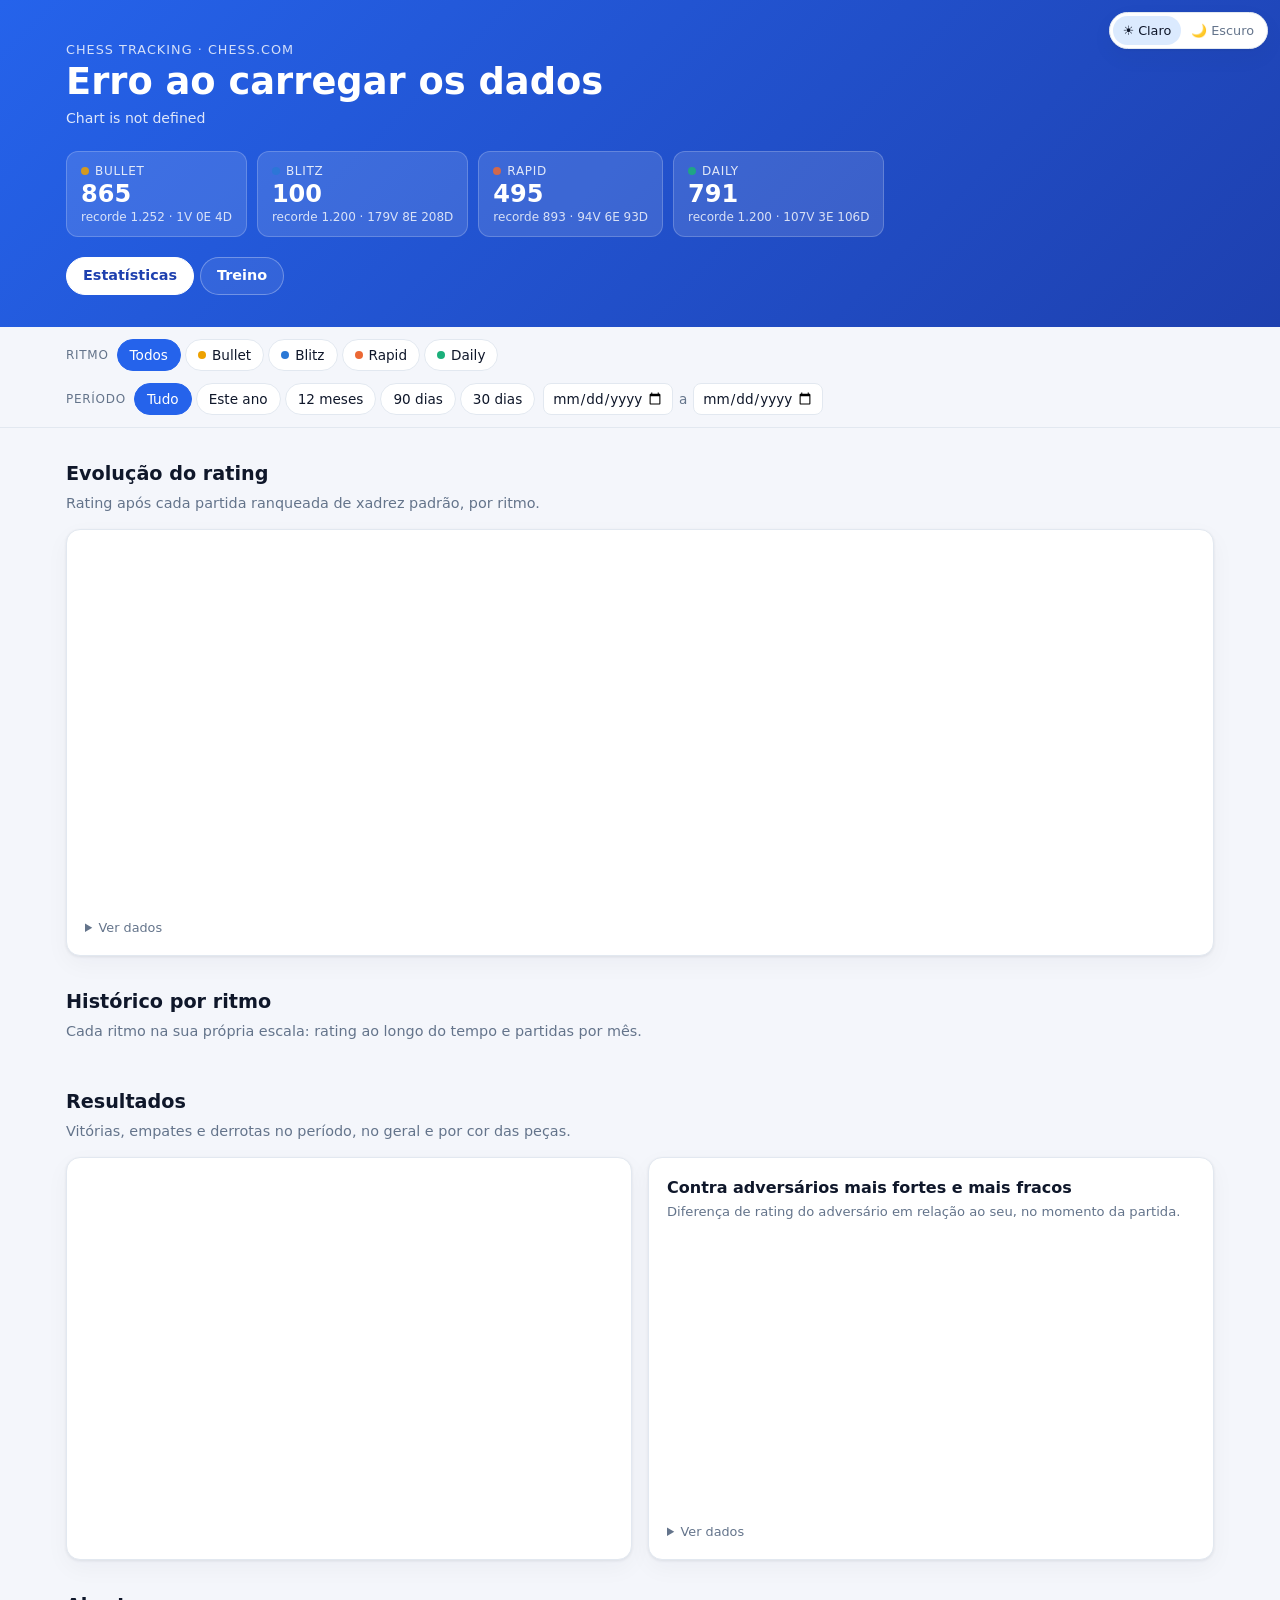
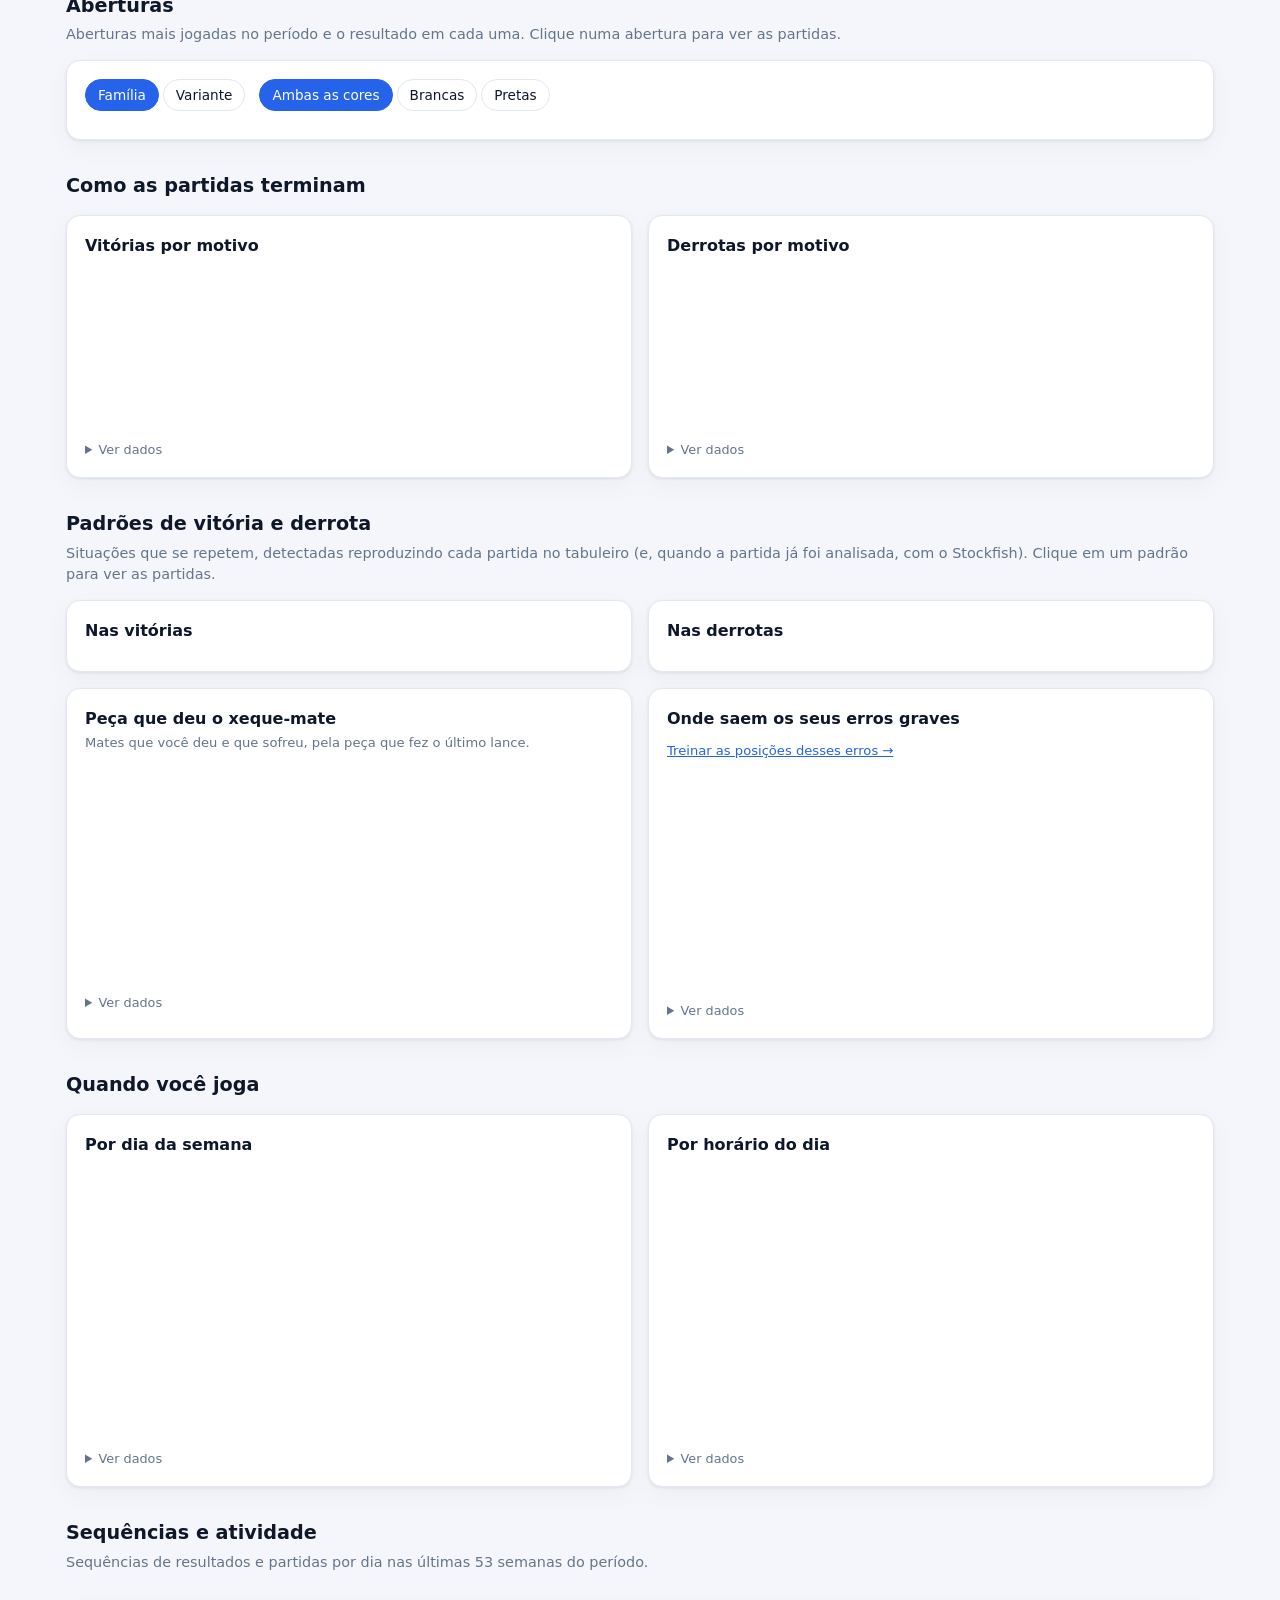
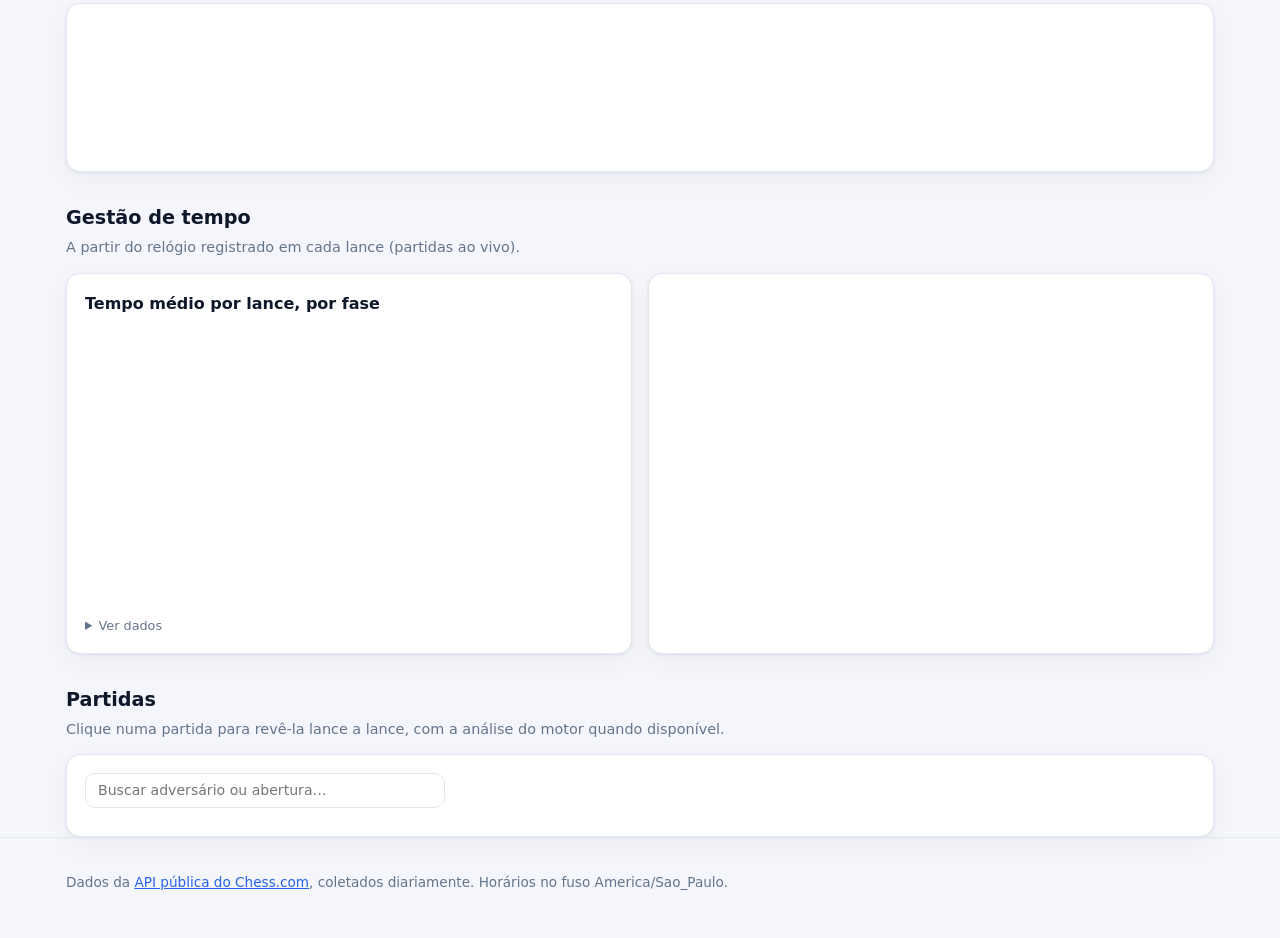
==== commit a488478f: "Adiciona aba Treino com as posicoes dos erros graves - src/analise/treino.py: criterio (erro grave s" ====
--- a/docs/index.html
+++ b/docs/index.html
@@ -30,6 +30,10 @@
         </div>
       </div>
       <div class="ratings" id="ratings"></div>
+      <nav class="abas" aria-label="Seções">
+        <a class="aba" href="./" aria-current="page">Estatísticas</a>
+        <a class="aba" href="treino.html">Treino</a>
+      </nav>
     </div>
   </header>
 
@@ -131,6 +135,7 @@
         <div class="card">
           <h3>Onde saem os seus erros graves</h3>
           <p class="nota" id="nota-erros"></p>
+          <p class="nota"><a href="treino.html">Treinar as posições desses erros →</a></p>
           <div class="area-grafico area-grafico--media"><canvas id="g-erros"></canvas></div>
           <details class="dados" id="t-erros"><summary>Ver dados</summary></details>
         </div>
--- a/docs/css/estilo.css
+++ b/docs/css/estilo.css
@@ -252,6 +252,7 @@
 .cel[data-n="4"] { background: var(--heat-4); }
 .cel[data-n="5"] { background: var(--heat-5); }
 .cel--fora { background: transparent; }
+.cel--antes { opacity: .3; }
 .cel:not(.cel--fora):hover { outline: 2px solid var(--texto); outline-offset: 1px; }
 .heatmap-legenda { display: flex; gap: 3px; align-items: center; font-size: .75rem; color: var(--texto-suave); margin-top: 8px; }
 
@@ -366,3 +367,56 @@
   .vis__acoes { margin-left: auto; }
   .vis__grafico { padding: 0 12px 12px; }
 }
+
+/* ---------- Abas (Estatísticas / Treino) ---------- */
+.abas { display: flex; gap: 6px; margin-top: 20px; flex-wrap: wrap; }
+.aba {
+  color: #fff; text-decoration: none; font-weight: 600; font-size: .9rem;
+  padding: 7px 16px; border-radius: 999px; border: 1px solid rgba(255, 255, 255, .3); background: rgba(255, 255, 255, .08);
+}
+.aba:hover { background: rgba(255, 255, 255, .18); }
+.aba[aria-current="page"] { background: #fff; color: #1e40af; border-color: #fff; }
+.aba:focus-visible { outline: 2px solid #fff; outline-offset: 2px; }
+.cabecalho--compacto { padding: 32px 0 22px; }
+
+/* ---------- Treino ---------- */
+.treino { display: grid; grid-template-columns: minmax(0, 1fr) minmax(0, 1fr); gap: 24px; align-items: start; }
+.treino__tabuleiro { min-width: 0; max-width: 560px; width: 100%; justify-self: center; }
+#t-tabuleiro { width: 100%; aspect-ratio: 1; }
+#t-tabuleiro coords { font-size: 10px; font-weight: 600; opacity: .75; color: #7a5a33; }
+#t-tabuleiro coords.files { left: 0; bottom: 0; height: auto; text-transform: none; text-align: right; }
+#t-tabuleiro coords.files coord { padding-right: 3px; }
+.treino__vez { margin: 0 0 8px; font-size: .95rem; }
+.treino__painel { display: flex; flex-direction: column; gap: 12px; min-width: 0; }
+.treino__contexto { font-size: .88rem; display: flex; flex-direction: column; gap: 4px; }
+.treino__meta { color: var(--texto-suave); font-size: .82rem; }
+.treino__meta .ponto { margin-right: 5px; vertical-align: 1px; }
+.treino__chance { margin-top: 4px; }
+.treino__historico { color: var(--texto-suave); font-size: .8rem; }
+.treino__status { border-radius: 10px; padding: 0; font-size: .9rem; min-height: 0; display: flex; flex-direction: column; gap: 6px; }
+.treino__status:not(:empty) { padding: 12px 14px; border: 1px solid var(--borda); background: var(--superficie); }
+.treino__status--ok { border-color: var(--vitoria) !important; }
+.treino__status--ok > strong:first-child { color: var(--vitoria); }
+.treino__status--erro { border-color: var(--derrota) !important; }
+.treino__status--erro > strong:first-child { color: var(--derrota); }
+.treino__status--aviso { border-color: #d97706 !important; }
+.treino__linha, .treino__partida, .treino__obs { font-size: .84rem; color: var(--texto-suave); }
+.treino__botoes { display: flex; gap: 8px; flex-wrap: wrap; }
+.treino__botoes .botao { margin-top: 0; }
+.botao--primario { background: var(--acento); border-color: var(--acento); color: #fff; font-weight: 600; }
+.botao--primario:hover { filter: brightness(1.08); }
+.botao:disabled { opacity: .45; cursor: not-allowed; }
+.treino__link { font-size: .85rem; }
+.treino__placar { grid-template-columns: repeat(3, minmax(0, 1fr)); }
+.treino__placar .kpi__valor { font-size: 1.35rem; }
+.treino__ajuda p { color: var(--texto-suave); font-size: .85rem; margin: 6px 0; }
+kbd { font: inherit; font-size: .78rem; border: 1px solid var(--borda); border-bottom-width: 2px; border-radius: 4px; padding: 0 5px; background: var(--superficie-2); }
+.chip__n { font-size: .75rem; opacity: .7; }
+@media (max-width: 900px) {
+  .treino { grid-template-columns: minmax(0, 1fr); }
+  .treino__placar { grid-template-columns: repeat(3, minmax(0, 1fr)); }
+}
+@media (max-width: 560px) {
+  .treino__placar { grid-template-columns: 1fr 1fr; }
+  .treino main, main:has(.treino) { padding-left: 12px; padding-right: 12px; }
+}
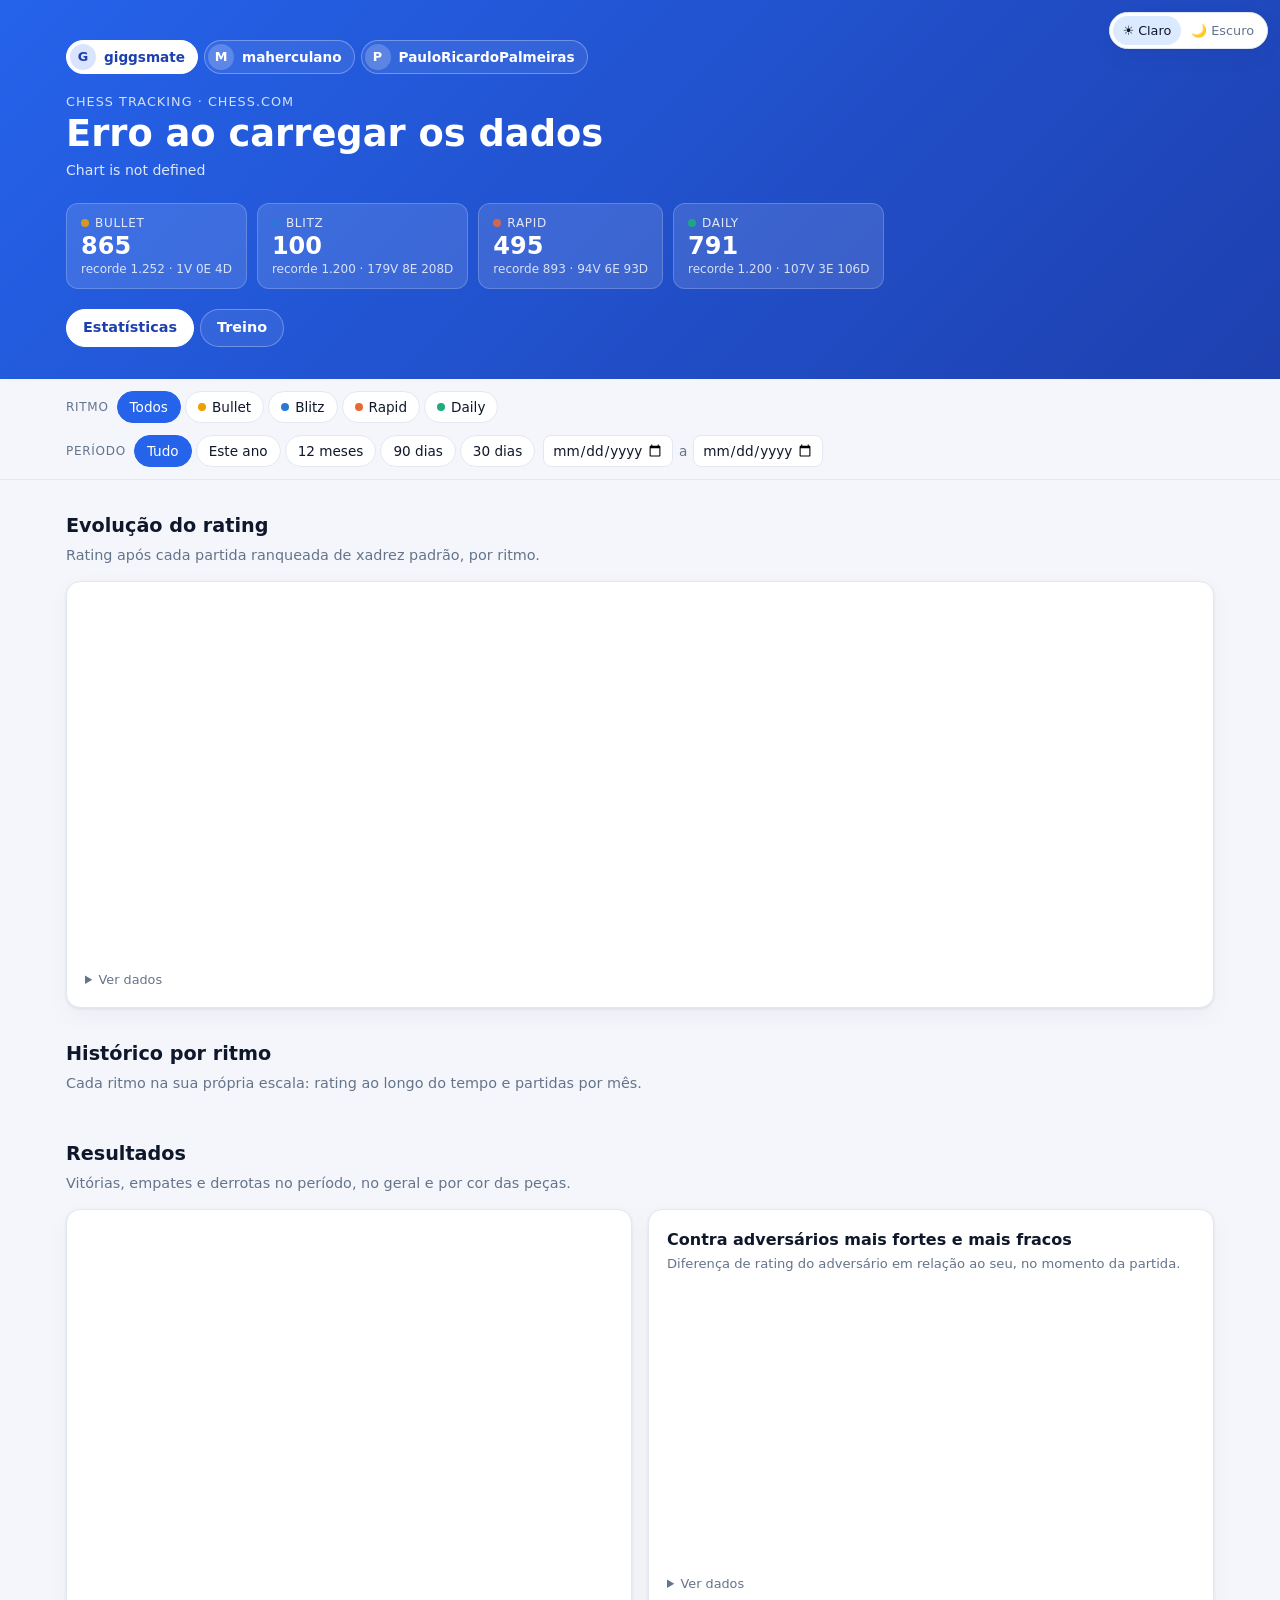
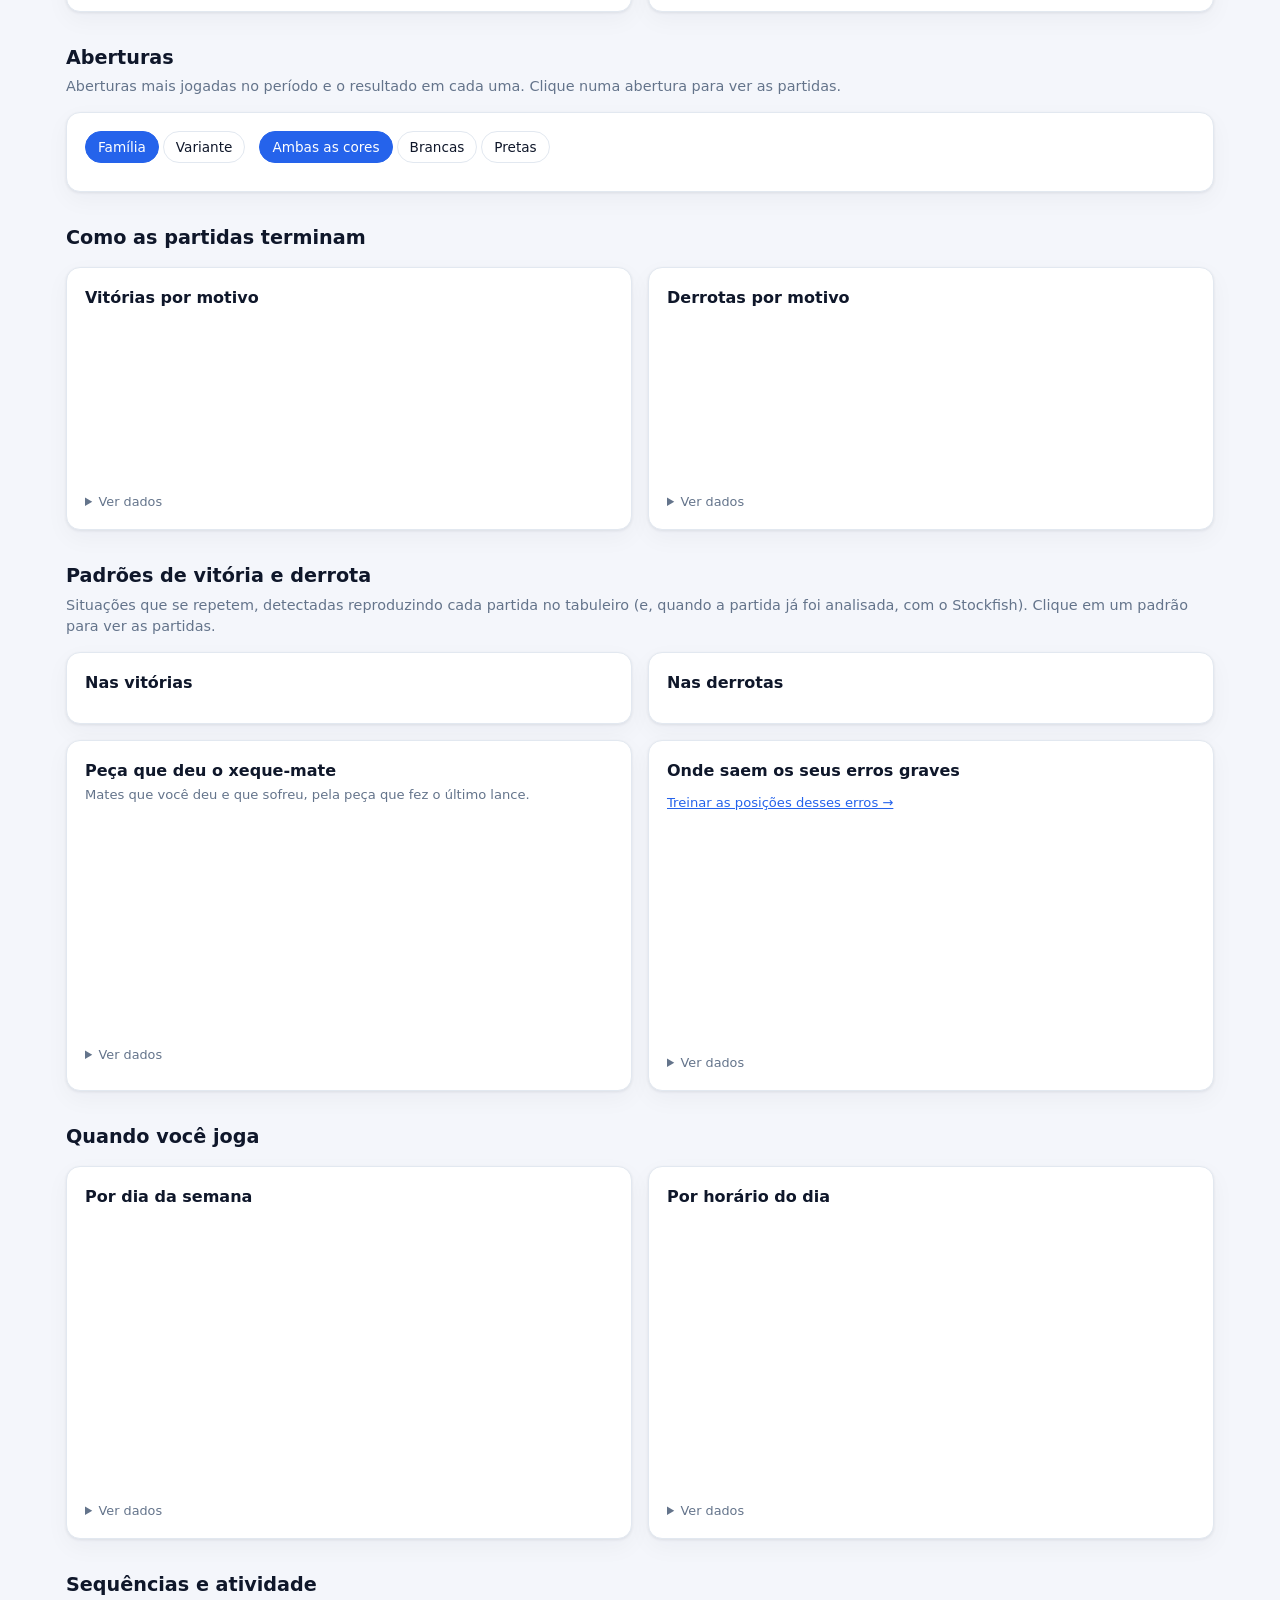
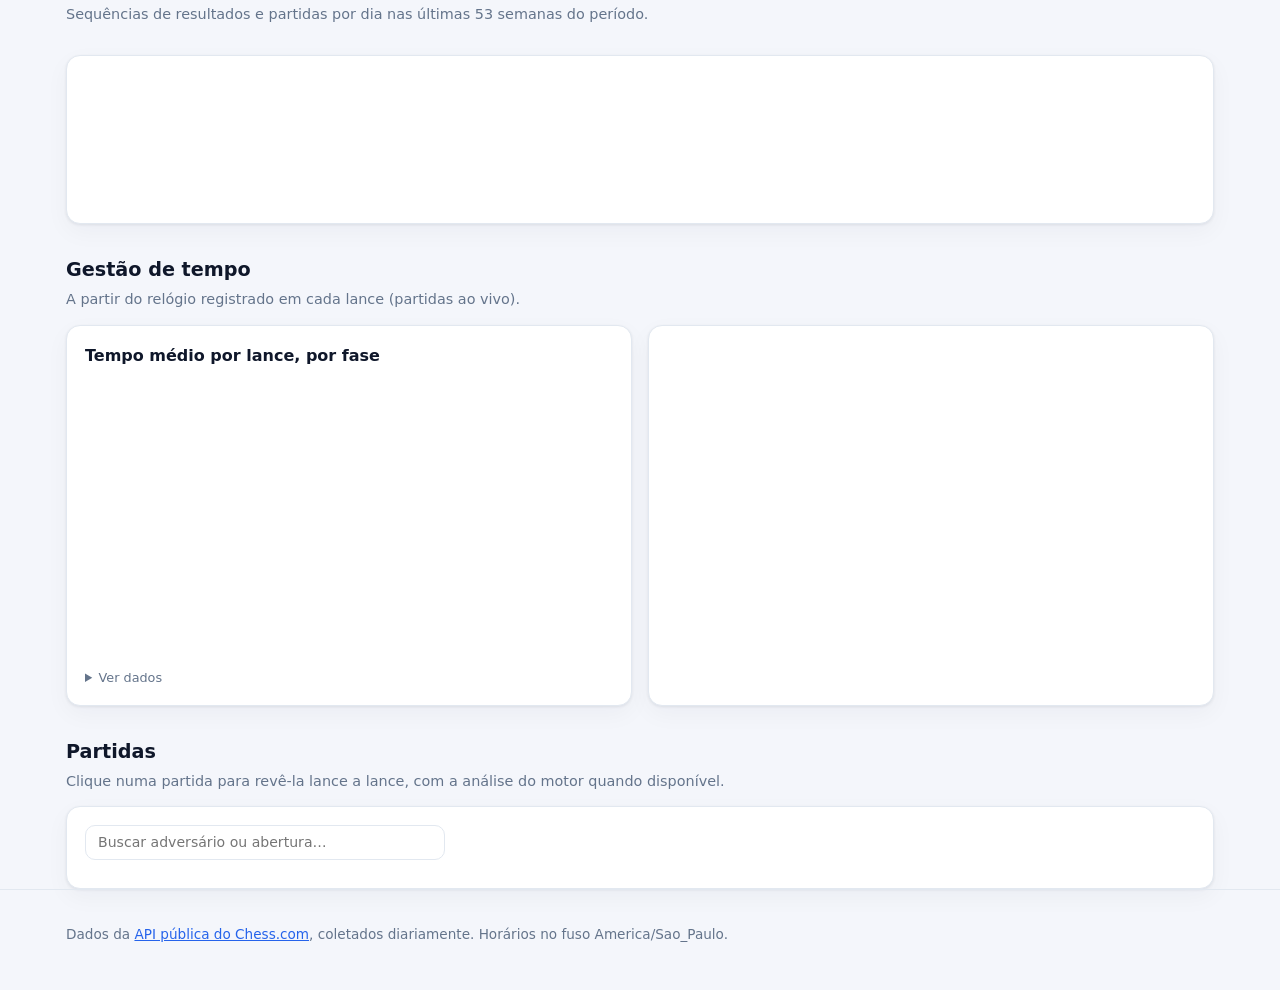
==== commit 00580130: "Acompanha varios jogadores: maherculano e PauloRicardoPalmeiras - config.json passa a ter a lista "j" ====
--- a/docs/index.html
+++ b/docs/index.html
@@ -4,7 +4,7 @@
   <meta charset="UTF-8" />
   <meta name="viewport" content="width=device-width, initial-scale=1.0" />
   <title>Chess Tracking — gfvdata-web</title>
-  <meta name="description" content="Histórico e estatísticas de partidas no Chess.com, atualizado diariamente." />
+  <meta name="description" content="Histórico e estatísticas de partidas no Chess.com de um grupo de jogadores, atualizado diariamente." />
   <link rel="stylesheet" href="css/estilo.css" />
   <script>try{var t=localStorage.getItem("tema");if(t==="dark"||t==="light")document.documentElement.setAttribute("data-theme",t);}catch(e){}</script>
   <script data-goatcounter="https://gfvdata.goatcounter.com/count" async src="//gc.zgo.at/count.js"></script>
@@ -21,6 +21,7 @@
 
   <header class="cabecalho">
     <div class="conteiner">
+      <nav class="jogadores" id="jogadores" aria-label="Jogador" hidden></nav>
       <div class="cabecalho__linha">
         <img class="avatar" id="avatar" alt="" hidden />
         <div>
@@ -248,6 +249,7 @@
   <div class="dica" id="dica" role="tooltip"></div>
 
   <script src="https://cdn.jsdelivr.net/npm/chart.js@4.4.3/dist/chart.umd.min.js"></script>
+  <script src="js/jogador.js"></script>
   <script src="js/visualizador.js"></script>
   <script src="js/app.js"></script>
 </body>
--- a/docs/css/estilo.css
+++ b/docs/css/estilo.css
@@ -379,6 +379,25 @@
 .aba:focus-visible { outline: 2px solid #fff; outline-offset: 2px; }
 .cabecalho--compacto { padding: 32px 0 22px; }
 
+/* ---------- Seletor de jogador ---------- */
+.jogadores { display: flex; gap: 6px; flex-wrap: wrap; margin-bottom: 18px; }
+.jogadores[hidden] { display: none; }
+.jogador {
+  display: inline-flex; align-items: center; gap: 8px; max-width: 100%;
+  color: #fff; text-decoration: none; font-size: .85rem; font-weight: 600;
+  padding: 3px 12px 3px 3px; border-radius: 999px;
+  border: 1px solid rgba(255, 255, 255, .3); background: rgba(255, 255, 255, .08);
+}
+.jogador span:last-child { overflow: hidden; text-overflow: ellipsis; white-space: nowrap; }
+.jogador img, .jogador__ini {
+  width: 26px; height: 26px; border-radius: 50%; object-fit: cover; flex: none;
+  background: rgba(255, 255, 255, .2); display: inline-flex; align-items: center; justify-content: center; font-size: .8rem;
+}
+.jogador:hover { background: rgba(255, 255, 255, .18); }
+.jogador[aria-current="true"] { background: #fff; color: #1e40af; border-color: #fff; }
+.jogador[aria-current="true"] .jogador__ini { background: #dbe4ff; }
+.jogador:focus-visible { outline: 2px solid #fff; outline-offset: 2px; }
+
 /* ---------- Treino ---------- */
 .treino { display: grid; grid-template-columns: minmax(0, 1fr) minmax(0, 1fr); gap: 24px; align-items: start; }
 .treino__tabuleiro { min-width: 0; max-width: 560px; width: 100%; justify-self: center; }
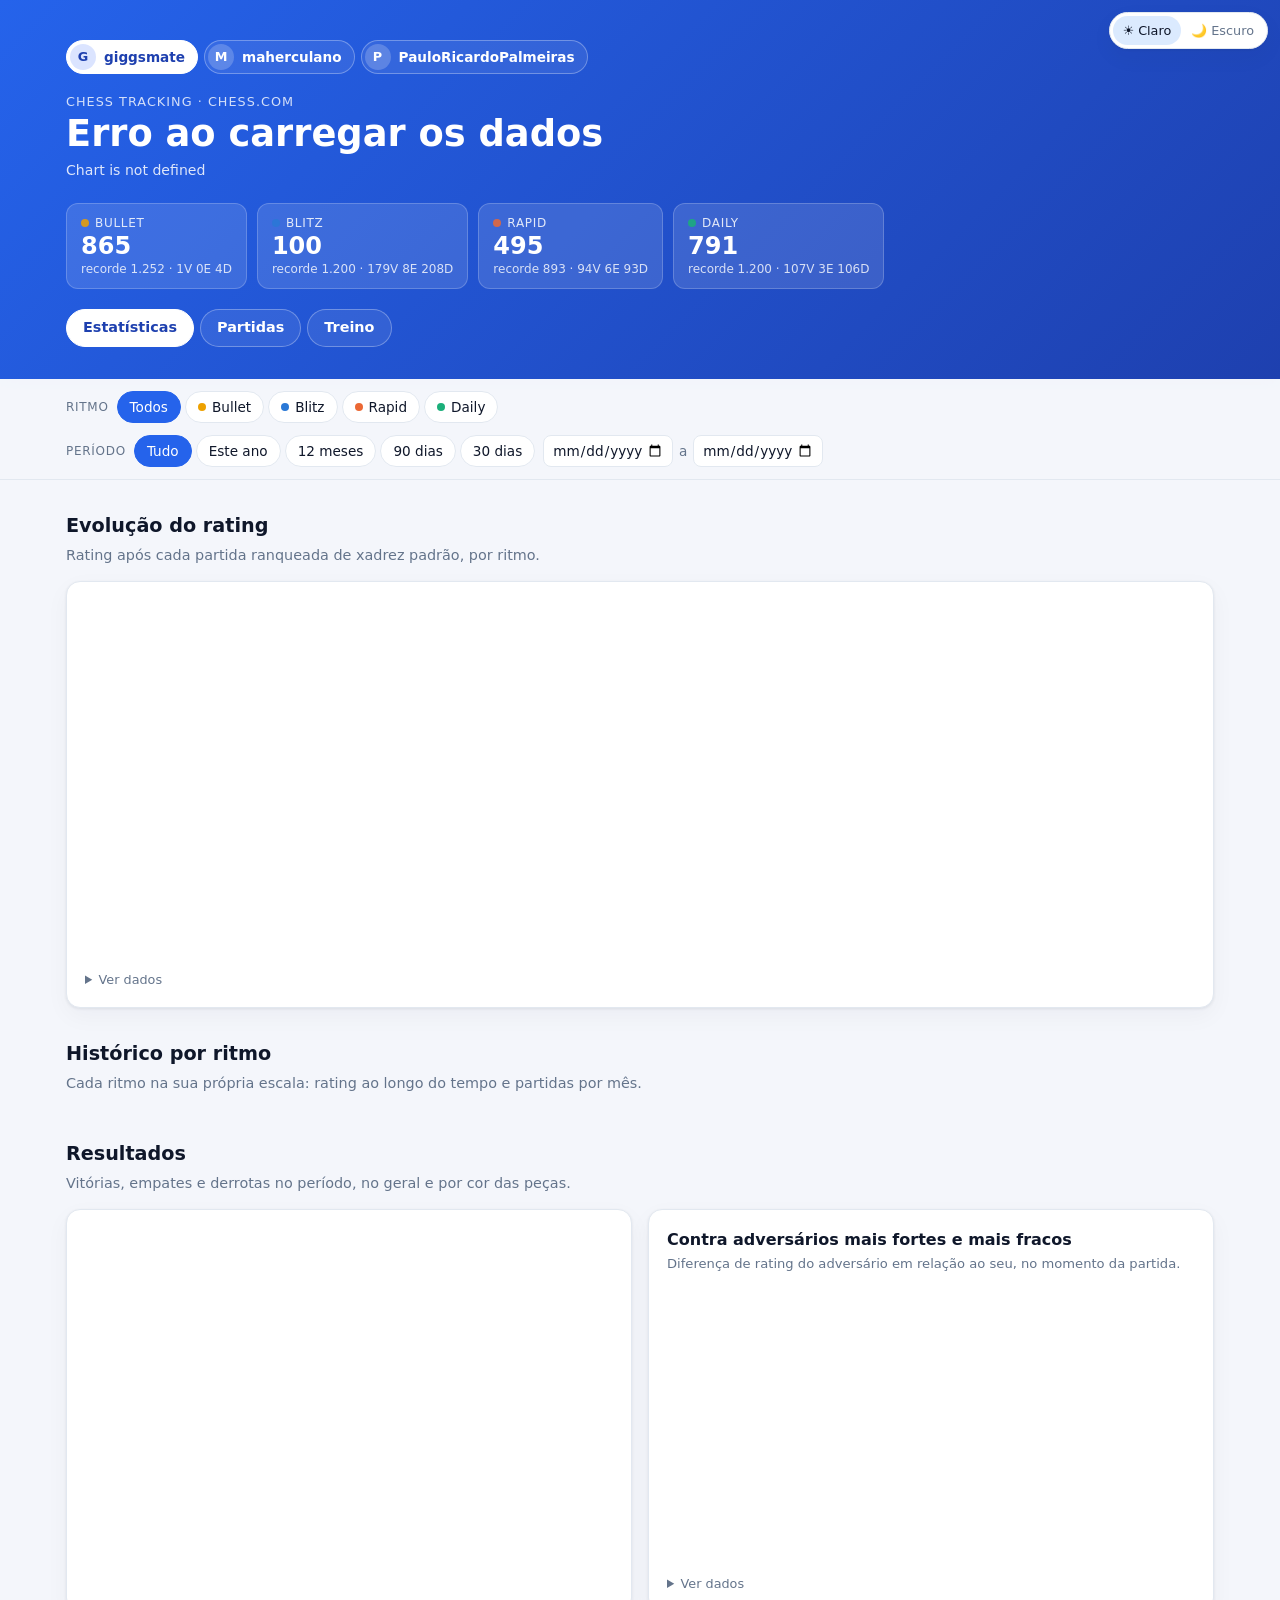
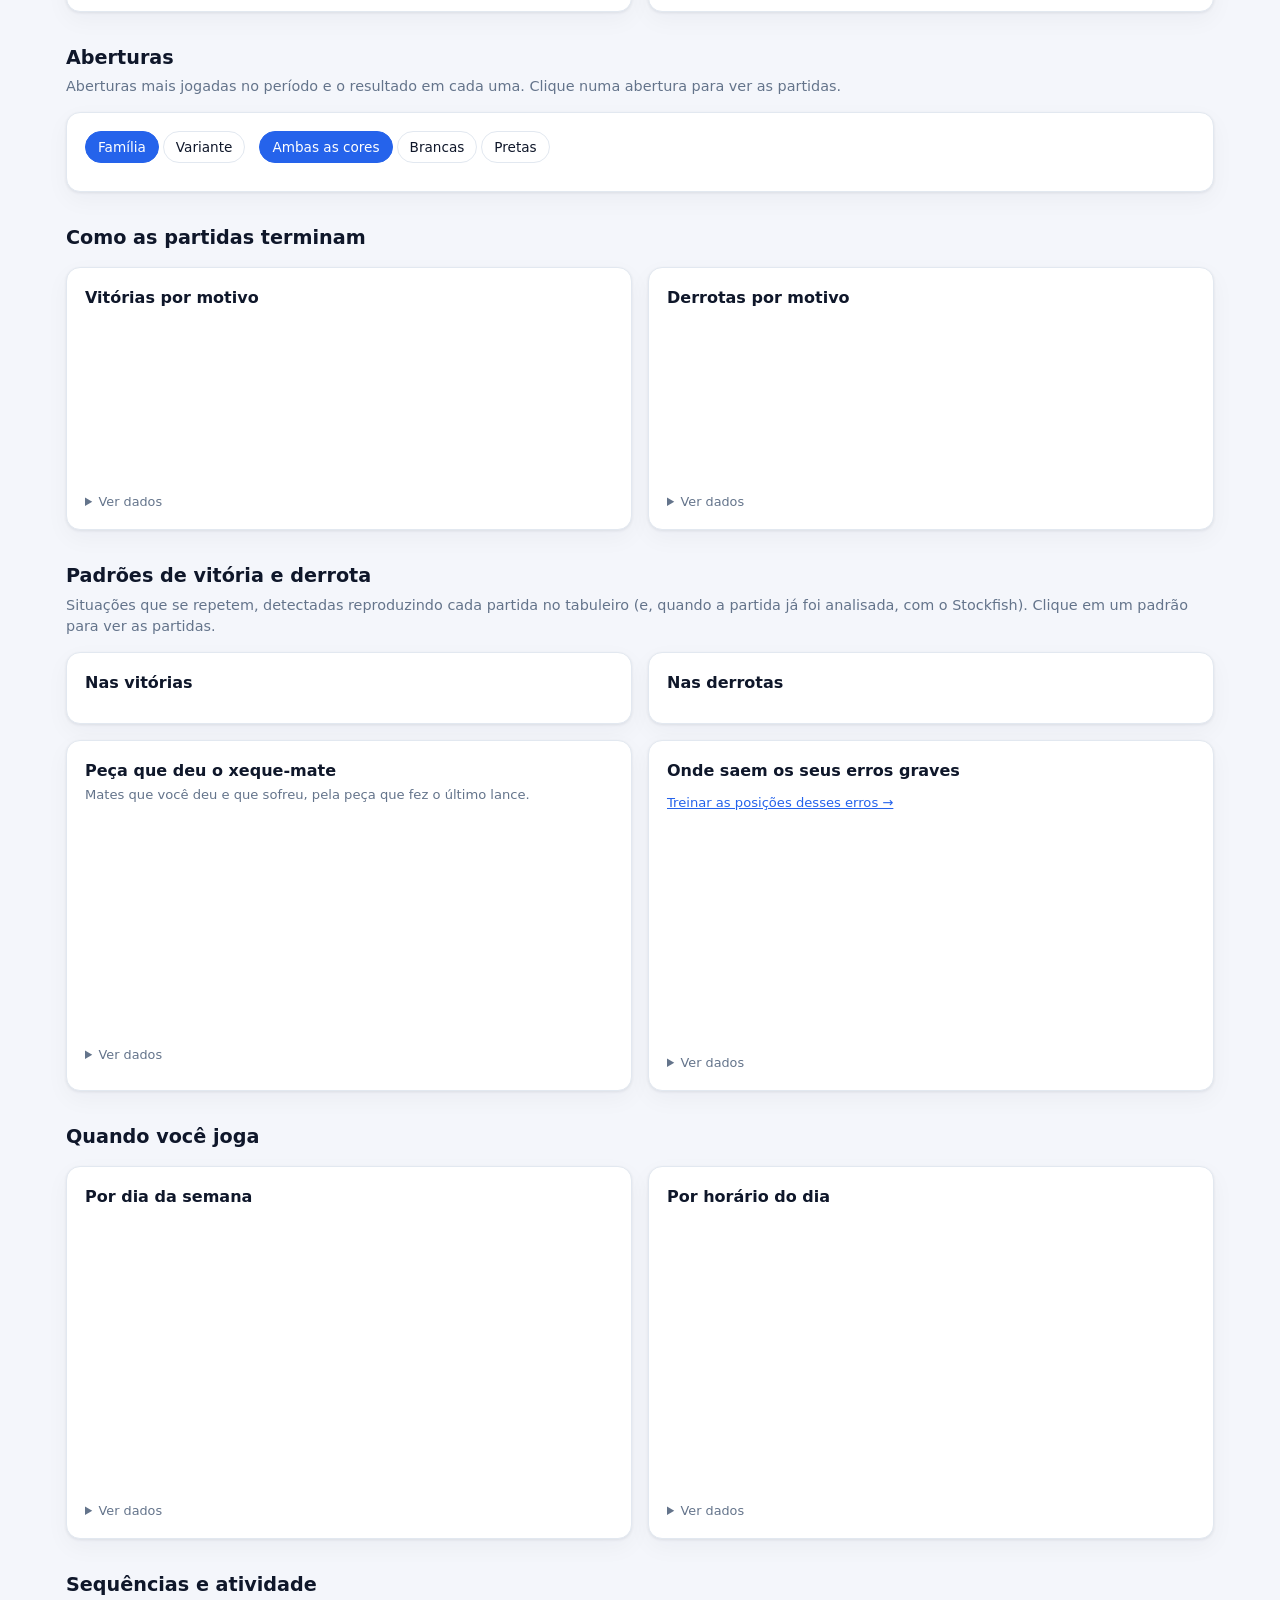
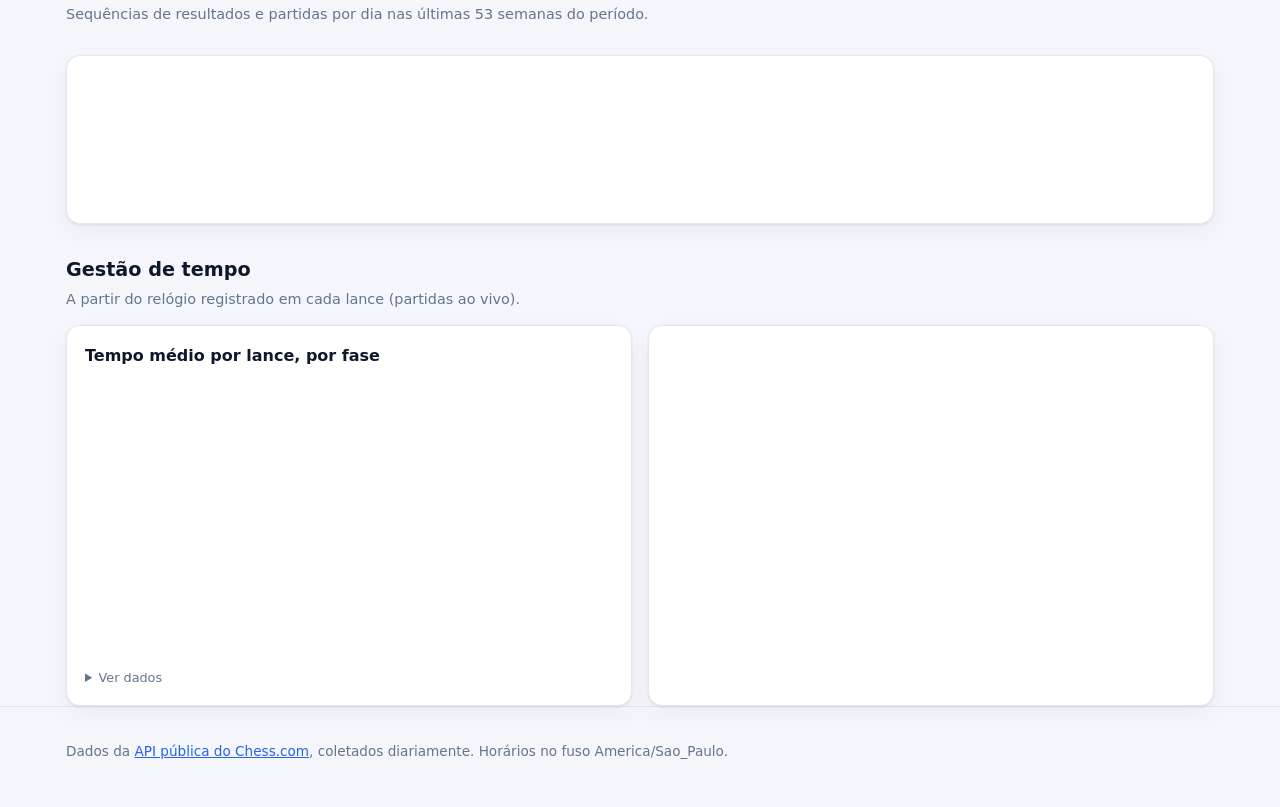
==== commit cbb3f4b1: "Adiciona aba Partidas entre Estatisticas e Treino A lista de partidas e o visualizador lance a lance" ====
--- a/docs/index.html
+++ b/docs/index.html
@@ -9,7 +9,7 @@
   <script>try{var t=localStorage.getItem("tema");if(t==="dark"||t==="light")document.documentElement.setAttribute("data-theme",t);}catch(e){}</script>
   <script data-goatcounter="https://gfvdata.goatcounter.com/count" async src="//gc.zgo.at/count.js"></script>
 </head>
-<body>
+<body data-pagina="estatisticas">
   <div class="tema-switch" id="tema-switch" role="group" aria-label="Tema da página">
     <button type="button" class="tema-switch__btn" data-tema="light" aria-pressed="false">
       <span aria-hidden="true">☀️</span><span class="tema-switch__label">Claro</span>
@@ -33,6 +33,7 @@
       <div class="ratings" id="ratings"></div>
       <nav class="abas" aria-label="Seções">
         <a class="aba" href="./" aria-current="page">Estatísticas</a>
+        <a class="aba" href="partidas.html">Partidas</a>
         <a class="aba" href="treino.html">Treino</a>
       </nav>
     </div>
@@ -183,20 +184,6 @@
         <div class="card" id="card-apuro"></div>
       </div>
     </section>
-
-    <section class="secao" id="secao-partidas">
-      <h2 class="titulo-secao">Partidas</h2>
-      <p class="descricao-secao">Clique numa partida para revê-la lance a lance, com a análise do motor quando disponível.</p>
-      <div class="card">
-        <div class="controles-card">
-          <input type="search" class="busca" id="busca" placeholder="Buscar adversário ou abertura…" aria-label="Buscar adversário ou abertura" />
-          <div class="chips" id="filtro-resultado"></div>
-          <span id="filtro-padrao"></span>
-        </div>
-        <div class="tabela-wrap" id="tabela-recentes"></div>
-        <button type="button" class="botao" id="mais-recentes" hidden>Mostrar mais</button>
-      </div>
-    </section>
   </main>
 
   <footer class="rodape">
@@ -206,51 +193,10 @@
     </div>
   </footer>
 
-  <dialog class="visualizador" id="visualizador" aria-labelledby="vis-titulo" tabindex="-1">
-    <div class="vis__topo">
-      <div>
-        <h2 class="vis__titulo" id="vis-titulo"></h2>
-        <p class="vis__sub" id="vis-sub"></p>
-      </div>
-      <div class="vis__acoes">
-        <a class="botao botao--peq" id="vis-link" target="_blank" rel="noopener">Abrir no Chess.com ↗</a>
-        <button type="button" class="botao botao--peq" id="vis-fechar" aria-label="Fechar">✕</button>
-      </div>
-    </div>
-    <div class="vis__corpo">
-      <div class="vis__esq">
-        <div class="vis__jogador" id="vis-jog-topo"></div>
-        <div class="vis__tabuleiro-linha">
-          <div class="vis__barra-aval" id="vis-barra" aria-hidden="true"><div class="vis__barra-brancas" id="vis-barra-b"></div><span id="vis-barra-txt"></span></div>
-          <div class="vis__tabuleiro"><div id="vis-tabuleiro"></div></div>
-        </div>
-        <div class="vis__jogador" id="vis-jog-base"></div>
-        <div class="vis__nav" role="group" aria-label="Navegação">
-          <button type="button" class="botao botao--peq" data-nav="inicio" aria-label="Início">⏮</button>
-          <button type="button" class="botao botao--peq" data-nav="ant" aria-label="Lance anterior">◀</button>
-          <button type="button" class="botao botao--peq" data-nav="prox" aria-label="Próximo lance">▶</button>
-          <button type="button" class="botao botao--peq" data-nav="fim" aria-label="Fim">⏭</button>
-          <button type="button" class="botao botao--peq" data-nav="virar" aria-label="Virar tabuleiro">⇅</button>
-        </div>
-        <div class="vis__nav" id="vis-nav-erros" role="group" aria-label="Seus erros" hidden>
-          <button type="button" class="botao botao--peq" data-nav="erro-ant">◀ Seu erro anterior</button>
-          <button type="button" class="botao botao--peq" data-nav="erro-prox">Seu próximo erro ▶</button>
-        </div>
-      </div>
-      <div class="vis__dir">
-        <div class="vis__comentario" id="vis-comentario" aria-live="polite"></div>
-        <div class="vis__lances" id="vis-lances"></div>
-        <div class="vis__resumo" id="vis-resumo"></div>
-      </div>
-    </div>
-    <div class="vis__grafico"><p class="nota" id="vis-nota-grafico"></p><div class="area-grafico area-grafico--baixa"><canvas id="g-vis"></canvas></div></div>
-  </dialog>
-
   <div class="dica" id="dica" role="tooltip"></div>
 
   <script src="https://cdn.jsdelivr.net/npm/chart.js@4.4.3/dist/chart.umd.min.js"></script>
   <script src="js/jogador.js"></script>
-  <script src="js/visualizador.js"></script>
   <script src="js/app.js"></script>
 </body>
 </html>
